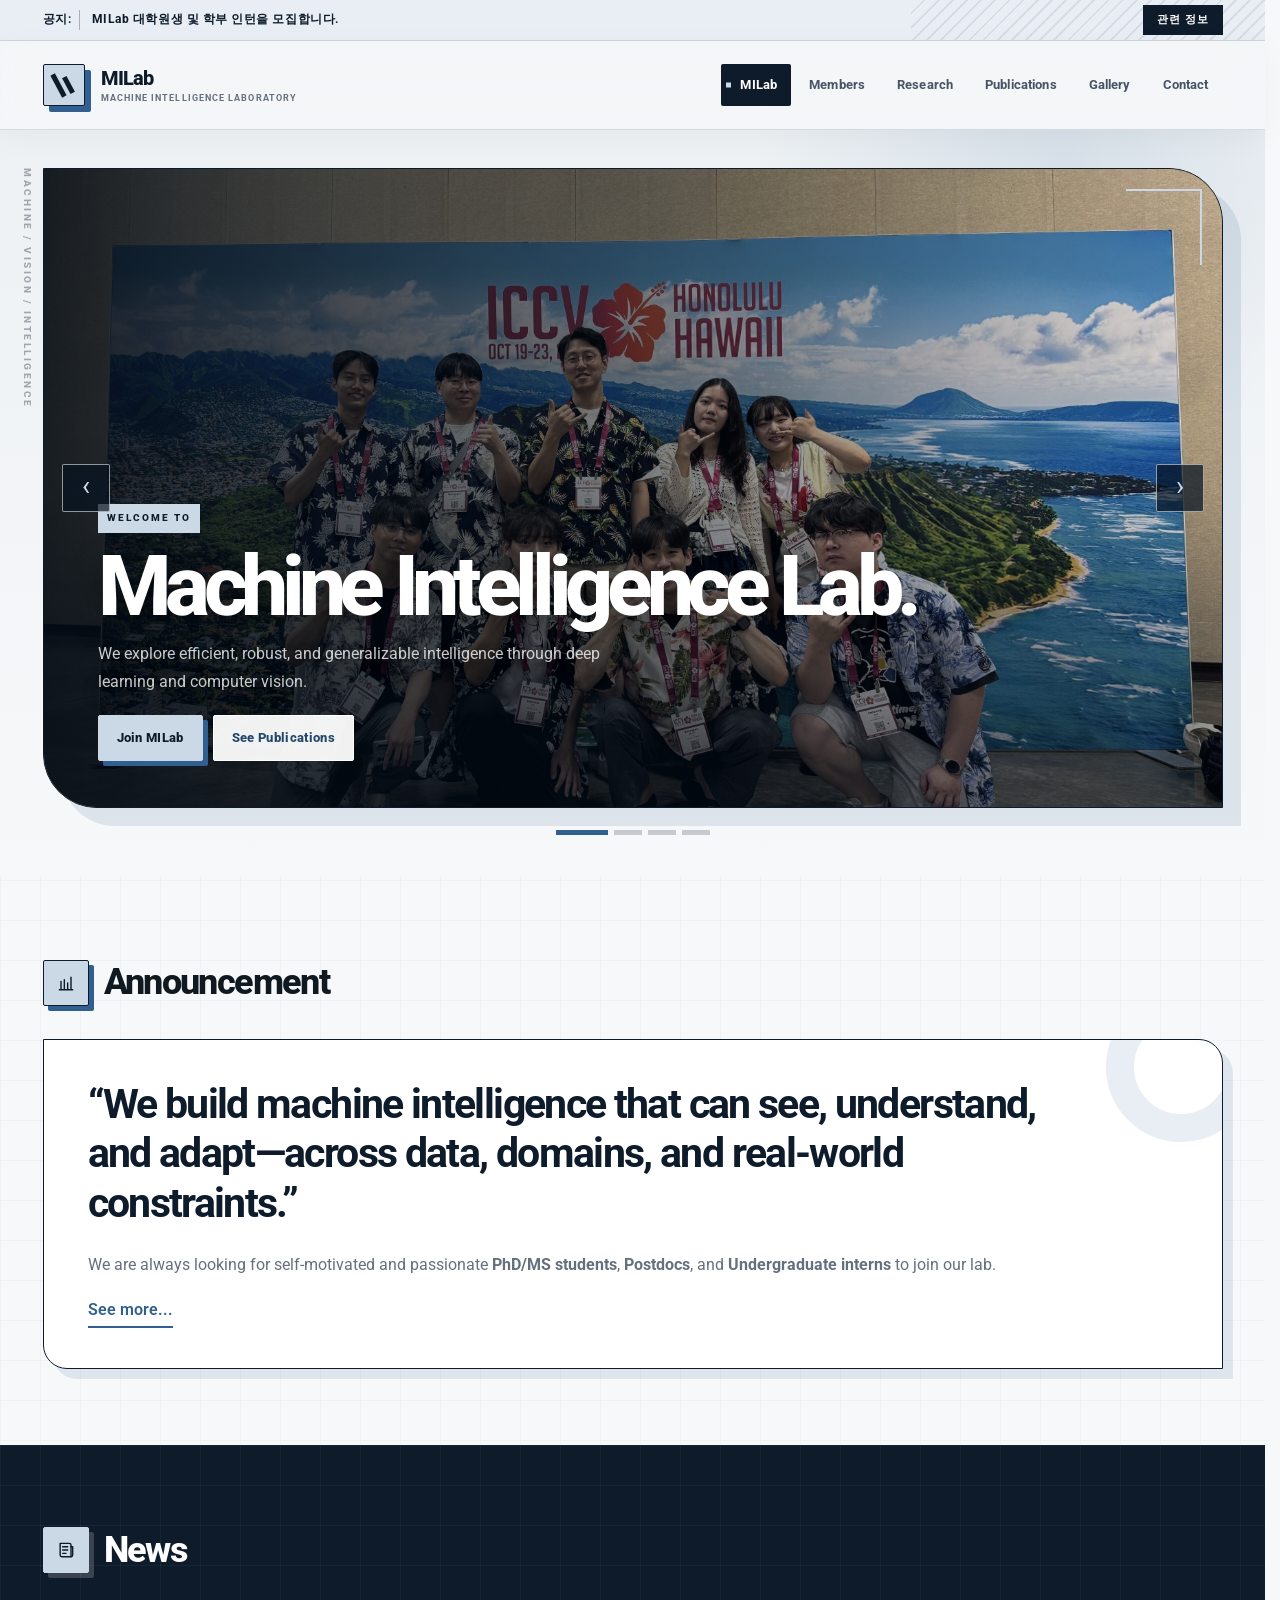
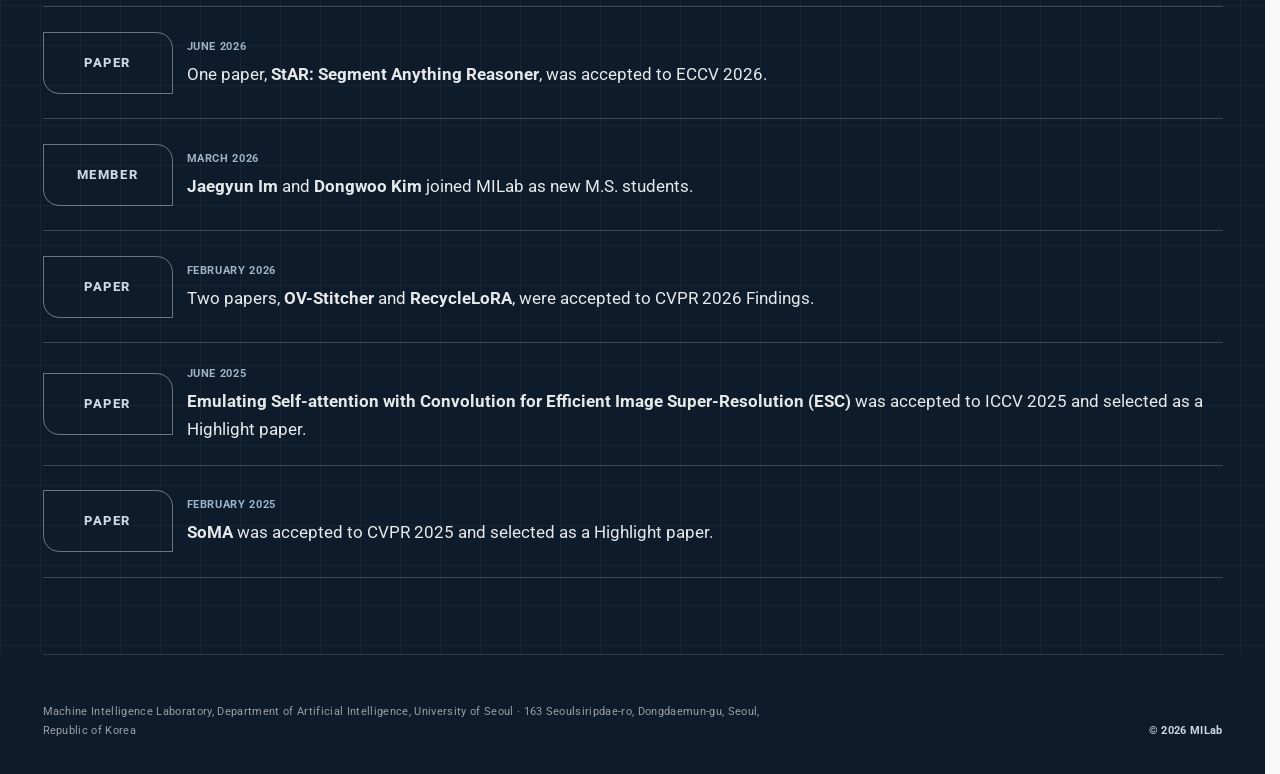
==== index.html @ 867e6074 "Initial MILab website" ====
<!doctype html>
<html lang="ko">
  <head>
    <meta charset="UTF-8" />
    <meta name="viewport" content="width=device-width, initial-scale=1.0" />
    <meta name="description" content="서울시립대학교 Machine Intelligence Lab. Deep Learning과 Computer Vision을 연구합니다." />
    <meta name="theme-color" content="#061e3a" />
    <meta property="og:title" content="MILab · Machine Intelligence Lab" />
    <meta property="og:description" content="Machine Intelligence Lab at the University of Seoul" />
    <meta property="og:type" content="website" />
    <meta property="og:image" content="assets/images/hero-machine-vision.jpg" />
    <title>Home · Machine Intelligence Lab</title>
    <link rel="icon" href="assets/favicon.svg" type="image/svg+xml" />
    <link rel="preconnect" href="https://fonts.googleapis.com" />
    <link rel="preconnect" href="https://fonts.gstatic.com" crossorigin />
    <link href="https://fonts.googleapis.com/css2?family=Roboto:wght@300;400;500;700;800&amp;display=swap" rel="stylesheet" />
    <link rel="preload" href="assets/images/hero-machine-vision.jpg" as="image" type="image/png" />
    <link rel="stylesheet" href="styles.css" />
    <script src="script.js" defer></script>
  </head>
  <body>
    <a class="skip-link" href="#main-content">본문으로 바로가기</a>

    <div class="top-notice">
      <div class="wrap top-notice__inner">
        <div class="top-notice__text"><b>공지:</b> MILab 대학원생 및 학부 인턴을 모집합니다.</div>
        <a class="top-notice__btn" href="contact.html">관련 정보</a>
      </div>
    </div>

    <header class="site-header">
      <div class="wrap header__inner">
        <a class="brand" href="index.html" aria-label="MILab Home">
          <span class="brand__mark" aria-hidden="true"></span>
          <span class="brand__text"><span class="brand__title">MILab</span><span class="brand__sub">Machine Intelligence Laboratory</span></span>
        </a>
        <button class="nav-toggle" type="button" aria-label="메뉴 열기" aria-expanded="false" aria-controls="site-nav">
          <svg viewBox="0 0 24 24" aria-hidden="true"><path d="M4 7h16M4 12h16M4 17h16" /></svg>
        </button>
        <nav id="site-nav" class="site-nav" aria-label="Primary">
          <a class="nav-link active" href="index.html">MILab</a>
          <a class="nav-link" href="members.html">Members</a>
          <a class="nav-link" href="research.html">Research</a>
          <a class="nav-link" href="publications.html">Publications</a>
          <a class="nav-link" href="gallery.html">Gallery</a>
          <a class="nav-link" href="contact.html">Contact</a>
        </nav>
      </div>
    </header>

    <main id="main-content">
      <section class="hero--carousel">
        <div class="wrap">
          <div class="hero-carousel" data-autoplay="true" data-interval="5500">
            <div class="hero-carousel__viewport" aria-label="MILab research highlights">
              <article class="hero-carousel__slide is-active">
                <img class="hero-carousel__img" src="assets/images/hero-machine-vision.jpg" alt="인공지능의 시각 인식 과정을 표현한 그래픽" width="1672" height="941" />
                <div class="hero-carousel__shade" aria-hidden="true"></div>
                <div class="hero-carousel__overlay hero-carousel__overlay--minimal">
                  <div class="hero-carousel__kicker">WELCOME TO</div>
                  <div class="hero-carousel__headline">Machine Intelligence Lab.</div>
                  <div class="hero-carousel__sub">We explore efficient, robust, and generalizable intelligence through deep learning and computer vision.</div>
                  <div class="hero-carousel__actions">
                    <a class="btn primary" href="contact.html">Join MILab</a>
                    <a class="btn" href="publications.html">See Publications</a>
                  </div>
                </div>
              </article>

              <article class="hero-carousel__slide hero-carousel__slide--contain">
                <div class="hero-carousel__paper-canvas">
                  <img class="hero-carousel__img" src="assets/images/publications/star.png" alt="StAR 논문 대표 이미지" />
                </div>
                <div class="hero-carousel__overlay">
                  <div class="hero-carousel__paper-title hero-carousel__paper-title--stacked">
                    <span>StAR: Segment Anything Reasoner, ECCV 2026</span>
                    <span class="pub-note">(Poster)</span>
                  </div>
                  <a class="hero-carousel__learn-more" href="https://arxiv.org/abs/2603.14382" target="_blank" rel="noopener noreferrer">Learn more</a>
                </div>
              </article>

              <article class="hero-carousel__slide hero-carousel__slide--contain">
                <div class="hero-carousel__paper-canvas">
                  <img class="hero-carousel__img" src="assets/images/publications/esc.png" alt="OV-Stitcher 논문 대표 이미지" />
                </div>
                <div class="hero-carousel__overlay">
                  <div class="hero-carousel__paper-title hero-carousel__paper-title--stacked">
                    <span>Emulating Self-attention with Convolution for Efficient Image Super-Resolution, ICCV 2025</span>
                    <span class="pub-note">(Highlight Paper)</span>
                  </div>
                  <a class="hero-carousel__learn-more" href="https://openaccess.thecvf.com/content/ICCV2025/html/Lee_Emulating_Self-attention_with_Convolution_for_Efficient_Image_Super-Resolution_ICCV_2025_paper.html" target="_blank" rel="noopener noreferrer">Learn more</a>
                </div>
              </article>

              <article class="hero-carousel__slide hero-carousel__slide--contain">
                <div class="hero-carousel__paper-canvas">
                  <img class="hero-carousel__img" src="assets/images/publications/soma.png" alt="SoMA 논문 대표 이미지" />
                </div>
                <div class="hero-carousel__overlay">
                  <div class="hero-carousel__paper-title hero-carousel__paper-title--stacked">
                    <span>SoMA: Singular Value Decomposed Minor Components Adaptation for Domain Generalizable Representation Learning, CVPR 2025</span>
                    <span class="pub-note">(Highlight Paper)</span>
                  </div>
                  <a class="hero-carousel__learn-more" href="https://arxiv.org/abs/2412.04077" target="_blank" rel="noopener noreferrer">Learn more</a>
                </div>
              </article>

              <button class="hero-carousel__btn hero-carousel__btn--prev" type="button" aria-label="Previous slide">‹</button>
              <button class="hero-carousel__btn hero-carousel__btn--next" type="button" aria-label="Next slide">›</button>
            </div>
            <div class="hero-carousel__dots" aria-label="Carousel pagination">
              <button class="hero-carousel__dot is-active" type="button" aria-label="Go to slide 1"></button>
              <button class="hero-carousel__dot" type="button" aria-label="Go to slide 2"></button>
              <button class="hero-carousel__dot" type="button" aria-label="Go to slide 3"></button>
              <button class="hero-carousel__dot" type="button" aria-label="Go to slide 4"></button>
            </div>
          </div>
        </div>
      </section>

      <section class="section">
        <div class="wrap">
          <div class="section__head">
            <div class="section__icon" aria-hidden="true"><svg viewBox="0 0 24 24"><path d="M6 10v10M10 8v12M14 12v8M18 5v15M4 20h16" /></svg></div>
            <h2 class="section__title">Announcement</h2>
          </div>
          <div class="card callout">
            <blockquote class="quote">“We build machine intelligence that can see, understand, and adapt—across data, domains, and real-world constraints.”</blockquote>
            <p class="muted">We are always looking for self-motivated and passionate <b>PhD/MS students</b>, <b>Postdocs</b>, and <b>Undergraduate interns</b> to join our lab.</p>
            <a class="see-more" href="contact.html">See more...</a>
          </div>
        </div>
      </section>

      <section class="section alt">
        <div class="wrap">
          <div class="section__head">
            <div class="section__icon" aria-hidden="true"><svg viewBox="0 0 24 24"><path d="M5 4h11a2 2 0 0 1 2 2v14H7a2 2 0 0 1-2-2V4Z" /><path d="M18 8h2v10a2 2 0 0 1-2 2M8 8h6M8 12h6M8 16h4" /></svg></div>
            <h2 class="section__title">News</h2>
          </div>
          <div class="news">
            <article class="news-item"><div class="news-thumb">PAPER</div><div><div class="news-date">June 2026</div><div class="news-text">One paper, <b>StAR: Segment Anything Reasoner</b>, was accepted to ECCV 2026.</div></div></article>
            <article class="news-item"><div class="news-thumb">MEMBER</div><div><div class="news-date">March 2026</div><div class="news-text"><b>Jaegyun Im</b> and <b>Dongwoo Kim</b> joined MILab as new M.S. students.</div></div></article>
            <article class="news-item"><div class="news-thumb">PAPER</div><div><div class="news-date">February 2026</div><div class="news-text">Two papers, <b>OV-Stitcher</b> and <b>RecycleLoRA</b>, were accepted to CVPR 2026 Findings.</div></div></article>
            <article class="news-item"><div class="news-thumb">PAPER</div><div><div class="news-date">June 2025</div><div class="news-text"><b>Emulating Self-attention with Convolution for Efficient Image Super-Resolution (ESC)</b> was accepted to ICCV 2025 and selected as a Highlight paper.</div></div></article>
            <article class="news-item"><div class="news-thumb">PAPER</div><div><div class="news-date">February 2025</div><div class="news-text"><b>SoMA</b> was accepted to CVPR 2025 and selected as a Highlight paper.</div></div></article>
          </div>
        </div>
      </section>
    </main>

    <footer class="site-footer">
      <div class="wrap footer__inner">
        <p>Machine Intelligence Laboratory, Department of Artificial Intelligence, University of Seoul · 163 Seoulsiripdae-ro, Dongdaemun-gu, Seoul, Republic of Korea</p>
        <p>© <span id="year"></span> MILab</p>
      </div>
    </footer>
  </body>
</html>
---- styles.css ----
:root {
  --bg: #ffffff;
  --alt: #f5f8fc;
  --text: #20242a;
  --muted: #626b77;
  --line: rgba(13, 45, 81, 0.12);
  --line-strong: rgba(13, 45, 81, 0.22);
  --blue: #1769c2;
  --blue-dark: #0a315f;
  --blue-deep: #061e3a;
  --blue-soft: #eaf3ff;
  --blue-wash: rgba(23, 105, 194, 0.1);
  --white: #ffffff;
  --shadow: 0 8px 24px rgba(19, 58, 102, 0.08);
  --shadow-hover: 0 15px 34px rgba(19, 58, 102, 0.14);
  --radius: 18px;
  --wrap: min(1100px, calc(100% - 40px));
}

*,
*::before,
*::after {
  box-sizing: border-box;
}

html {
  min-height: 100%;
  scroll-behavior: smooth;
  scrollbar-gutter: stable;
}

body {
  min-height: 100%;
  margin: 0;
  background: var(--bg);
  color: var(--text);
  font-family: Roboto, "Noto Sans KR", -apple-system, BlinkMacSystemFont, "Segoe UI", sans-serif;
  font-size: 16px;
  line-height: 1.65;
  -webkit-font-smoothing: antialiased;
  text-rendering: optimizeLegibility;
}

body.menu-open {
  overflow: hidden;
}

a {
  color: inherit;
  text-decoration: none;
}

button,
input {
  font: inherit;
}

button {
  color: inherit;
}

img,
svg {
  display: block;
  max-width: 100%;
}

::selection {
  background: #cfe6ff;
  color: var(--blue-deep);
}

.wrap {
  width: var(--wrap);
  margin: 0 auto;
}

.skip-link {
  position: fixed;
  z-index: 1000;
  top: 10px;
  left: 10px;
  padding: 9px 14px;
  border-radius: 8px;
  background: var(--blue);
  color: white;
  transform: translateY(-150%);
}

.skip-link:focus {
  transform: translateY(0);
}

.top-notice {
  background: var(--blue-deep);
  color: white;
  font-size: 14px;
}

.top-notice__inner {
  display: flex;
  min-height: 46px;
  align-items: center;
  justify-content: space-between;
  gap: 14px;
  padding: 8px 0;
}

.top-notice__text b {
  margin-right: 4px;
}

.top-notice__btn {
  flex: none;
  padding: 6px 12px;
  border: 1px solid rgba(255, 255, 255, 0.34);
  border-radius: 999px;
  background: rgba(255, 255, 255, 0.07);
  font-size: 13px;
  transition: background 160ms ease, border-color 160ms ease;
}

.top-notice__btn:hover {
  border-color: rgba(255, 255, 255, 0.7);
  background: rgba(255, 255, 255, 0.14);
}

.site-header {
  position: sticky;
  z-index: 100;
  top: 0;
  border-bottom: 1px solid var(--line);
  background: rgba(255, 255, 255, 0.94);
  backdrop-filter: blur(12px);
  -webkit-backdrop-filter: blur(12px);
}

.header__inner {
  display: flex;
  min-height: 76px;
  align-items: center;
  justify-content: space-between;
  gap: 18px;
}

.brand {
  display: inline-flex;
  flex: none;
  align-items: center;
  gap: 12px;
}

.brand__mark {
  position: relative;
  display: grid;
  width: 38px;
  height: 38px;
  overflow: hidden;
  border-radius: 10px;
  background: var(--blue);
  place-items: center;
}

.brand__mark::before,
.brand__mark::after {
  position: absolute;
  width: 5px;
  border-radius: 4px;
  background: white;
  content: "";
  transform: rotate(-28deg);
}

.brand__mark::before {
  height: 23px;
  margin-left: -10px;
}

.brand__mark::after {
  height: 17px;
  margin-left: 8px;
}

.brand__text {
  display: flex;
  flex-direction: column;
  line-height: 1.1;
}

.brand__title {
  color: var(--blue-dark);
  font-size: 18px;
  font-weight: 800;
  letter-spacing: -0.03em;
}

.brand__sub {
  margin-top: 4px;
  color: var(--muted);
  font-size: 11px;
}

.site-nav {
  display: flex;
  align-items: center;
  gap: 5px;
}

.nav-link {
  padding: 8px 10px;
  border: 1px solid transparent;
  border-radius: 10px;
  color: var(--muted);
  font-size: 14px;
  font-weight: 500;
  transition: color 160ms ease, background 160ms ease, border-color 160ms ease;
}

.nav-link:hover {
  border-color: var(--line);
  background: white;
  color: var(--text);
}

.nav-link.active {
  border-color: rgba(23, 105, 194, 0.18);
  background: var(--blue-soft);
  color: var(--blue);
}

.nav-toggle {
  display: none;
  width: 42px;
  height: 42px;
  padding: 0;
  border: 1px solid var(--line);
  border-radius: 10px;
  background: white;
  cursor: pointer;
  place-items: center;
}

.nav-toggle svg {
  width: 21px;
  fill: none;
  stroke: currentColor;
  stroke-linecap: round;
  stroke-width: 1.8;
}

main {
  min-height: 55vh;
}

.section {
  padding: 34px 0;
}

.section.alt {
  border-top: 1px solid var(--line);
  border-bottom: 1px solid var(--line);
  background: var(--alt);
}

.section__head {
  display: flex;
  align-items: center;
  gap: 12px;
  margin-bottom: 14px;
}

.section__icon {
  display: inline-flex;
  width: 40px;
  height: 40px;
  align-items: center;
  justify-content: center;
  border: 1px solid var(--line);
  border-radius: 12px;
  background: white;
  color: var(--blue);
}

.section__icon svg {
  width: 20px;
  fill: none;
  stroke: currentColor;
  stroke-linecap: round;
  stroke-linejoin: round;
  stroke-width: 1.7;
}

.section__title {
  margin: 0;
  font-size: 20px;
}

.card {
  padding: 18px;
  border: 1px solid var(--line);
  border-radius: var(--radius);
  background: white;
  box-shadow: var(--shadow);
}

.muted {
  color: var(--muted);
}

.inline-link,
.see-more {
  color: var(--blue);
  font-weight: 600;
}

.inline-link:hover,
.see-more:hover {
  text-decoration: underline;
  text-underline-offset: 3px;
}

.btn {
  display: inline-flex;
  min-height: 42px;
  padding: 9px 15px;
  align-items: center;
  justify-content: center;
  border: 1px solid rgba(255, 255, 255, 0.48);
  border-radius: 999px;
  background: rgba(255, 255, 255, 0.94);
  color: var(--blue-dark);
  font-size: 14px;
  font-weight: 600;
  transition: transform 160ms ease, filter 160ms ease;
}

.btn:hover {
  transform: translateY(-1px);
}

.btn.primary {
  border-color: var(--blue);
  background: var(--blue);
  color: white;
}

.btn.primary:hover {
  filter: brightness(0.95);
}

/* Home */
.hero--carousel {
  padding: 22px 0 10px;
  border-bottom: 1px solid var(--line);
}

.hero-carousel__viewport {
  position: relative;
  height: clamp(340px, 48vw, 520px);
  overflow: hidden;
  border: 1px solid rgba(13, 45, 81, 0.08);
  border-radius: var(--radius);
  background: white;
  box-shadow: 0 6px 18px rgba(19, 58, 102, 0.08);
}

.hero-carousel__slide {
  position: absolute;
  inset: 0;
  opacity: 0;
  pointer-events: none;
  transition: opacity 520ms ease;
}

.hero-carousel__slide.is-active {
  opacity: 1;
  pointer-events: auto;
}

.hero-carousel__img {
  position: absolute;
  inset: 0;
  width: 100%;
  height: 100%;
  object-fit: cover;
}

.hero-carousel__shade {
  position: absolute;
  inset: 0;
  background: linear-gradient(90deg, rgba(3, 20, 39, 0.78) 0%, rgba(6, 35, 69, 0.38) 58%, rgba(5, 25, 50, 0.14) 100%);
}

.hero-carousel__overlay {
  position: absolute;
  right: 26px;
  bottom: 22px;
  left: 26px;
  display: flex;
  align-items: flex-end;
  justify-content: space-between;
  gap: 14px;
}

.hero-carousel__overlay--minimal {
  align-items: flex-start;
  flex-direction: column;
  justify-content: flex-end;
  gap: 10px;
}

.hero-carousel__kicker {
  color: rgba(255, 255, 255, 0.84);
  font-size: 12px;
  font-weight: 700;
  letter-spacing: 0.18em;
}

.hero-carousel__headline {
  color: white;
  font-size: clamp(40px, 5vw, 62px);
  font-weight: 800;
  letter-spacing: -0.045em;
  line-height: 1.02;
  text-shadow: 0 10px 30px rgba(0, 0, 0, 0.35);
}

.hero-carousel__sub {
  max-width: 69ch;
  color: rgba(255, 255, 255, 0.88);
  font-size: 15px;
  line-height: 1.7;
  text-shadow: 0 10px 26px rgba(0, 0, 0, 0.35);
}

.hero-carousel__actions {
  display: flex;
  flex-wrap: wrap;
  gap: 10px;
}

.hero-carousel__slide--contain {
  --pad-x: 22px;
  --bar-h: 82px;
  --bar-bottom: 16px;
  display: flex;
  padding: 16px var(--pad-x) calc(var(--bar-h) + 30px) var(--pad-x);
  align-items: center;
  justify-content: center;
  background: white;
}

.hero-carousel__slide--contain .hero-carousel__img {
  position: static;
  width: auto;
  height: auto;
  max-width: 100%;
  max-height: 100%;
  object-fit: contain;
}

.hero-carousel__slide--contain .hero-carousel__shade {
  display: none;
}

.hero-carousel__slide--contain .hero-carousel__overlay {
  right: var(--pad-x);
  bottom: var(--bar-bottom);
  left: var(--pad-x);
  display: flex;
  align-items: flex-end;
  gap: 12px;
}

.hero-carousel__paper-title {
  flex: 1 1 auto;
  min-width: 0;
  min-height: var(--bar-h);
  padding: 13px 16px;
  border: 1px solid rgba(255, 255, 255, 0.2);
  border-radius: 14px;
  background: rgba(4, 23, 44, 0.9);
  color: white;
  font-weight: 600;
  line-height: 1.5;
}

.hero-carousel__learn-more {
  position: static;
  display: inline-flex;
  flex: 0 0 auto;
  min-height: 42px;
  padding: 9px 14px;
  align-items: center;
  border: 1px solid rgba(23, 105, 194, 0.35);
  border-radius: 999px;
  background: var(--blue);
  box-shadow: 0 8px 18px rgba(23, 105, 194, 0.22);
  color: white;
  font-size: 14px;
  font-weight: 700;
}

.hero-carousel__btn {
  position: absolute;
  z-index: 4;
  top: 50%;
  width: 44px;
  height: 44px;
  padding: 0 0 3px;
  border: 1px solid rgba(255, 255, 255, 0.38);
  border-radius: 50%;
  background: rgba(3, 20, 39, 0.34);
  color: white;
  cursor: pointer;
  font-size: 27px;
  line-height: 1;
  transform: translateY(-50%);
}

.hero-carousel__btn:hover {
  background: rgba(3, 20, 39, 0.5);
}

.hero-carousel__btn--prev {
  left: 14px;
}

.hero-carousel__btn--next {
  right: 14px;
}

.hero-carousel__dots {
  display: flex;
  margin-top: 10px;
  justify-content: center;
  gap: 8px;
}

.hero-carousel__dot {
  width: 10px;
  height: 10px;
  padding: 0;
  border: 0;
  border-radius: 50%;
  background: rgba(13, 45, 81, 0.36);
  cursor: pointer;
  transition: background 120ms ease, transform 120ms ease;
}

.hero-carousel__dot.is-active {
  background: var(--blue);
  transform: scale(1.14);
}

.callout {
  padding: 22px;
}

.quote {
  margin: 0 0 14px;
  padding-left: 14px;
  border-left: 4px solid var(--blue);
  font-size: 16px;
  line-height: 1.75;
}

.callout p {
  margin: 0;
  line-height: 1.75;
}

.see-more {
  display: inline-block;
  margin-top: 12px;
}

.news {
  display: flex;
  flex-direction: column;
  gap: 12px;
}

.news-item {
  display: grid;
  padding: 14px;
  grid-template-columns: 90px 1fr;
  gap: 14px;
  border: 1px solid var(--line);
  border-radius: 16px;
  background: white;
  box-shadow: var(--shadow);
}

.news-thumb {
  display: flex;
  min-height: 64px;
  align-items: center;
  justify-content: center;
  border: 1px solid var(--line);
  border-radius: 14px;
  background: radial-gradient(220px 90px at 30% 30%, rgba(23, 105, 194, 0.17), transparent 60%), linear-gradient(180deg, white, #eef5fc);
  color: var(--blue);
  font-size: 13px;
  font-weight: 800;
  letter-spacing: 0.03em;
}

.news-date {
  margin-bottom: 5px;
  color: var(--muted);
  font-size: 12px;
  letter-spacing: 0.06em;
}

.news-text {
  line-height: 1.6;
}

.research-banner {
  position: relative;
  height: 220px;
  margin-bottom: 14px;
  overflow: hidden;
  border: 1px solid var(--line);
  border-radius: var(--radius);
  background: radial-gradient(900px 300px at 20% 20%, rgba(23, 105, 194, 0.2), transparent 60%), radial-gradient(800px 260px at 80% 70%, rgba(8, 49, 95, 0.1), transparent 55%), linear-gradient(180deg, white, #eef5fc);
  box-shadow: var(--shadow);
}

.research-banner::before,
.research-banner::after {
  position: absolute;
  border: 2px solid rgba(23, 105, 194, 0.2);
  border-radius: 50%;
  content: "";
}

.research-banner::before {
  width: 260px;
  height: 260px;
  top: -95px;
  right: 11%;
}

.research-banner::after {
  width: 115px;
  height: 115px;
  right: 28%;
  bottom: -44px;
}

.research-banner__copy {
  position: absolute;
  z-index: 1;
  top: 50%;
  left: 7%;
  max-width: 560px;
  transform: translateY(-50%);
}

.research-banner__copy span {
  color: var(--blue);
  font-size: 12px;
  font-weight: 800;
  letter-spacing: 0.12em;
  text-transform: uppercase;
}

.research-banner__copy h3 {
  margin: 8px 0 7px;
  color: var(--blue-dark);
  font-size: clamp(24px, 3vw, 36px);
  line-height: 1.2;
}

.research-banner__copy p {
  margin: 0;
  color: var(--muted);
}

.grid3 {
  display: grid;
  grid-template-columns: repeat(3, 1fr);
  gap: 12px;
}

.research-mini-card {
  transition: transform 160ms ease, box-shadow 160ms ease;
}

.research-mini-card:hover {
  box-shadow: var(--shadow-hover);
  transform: translateY(-2px);
}

.research-mini-card h3 {
  margin: 0 0 6px;
  color: var(--blue);
  font-size: 17px;
}

.research-mini-card p {
  margin: 0;
  color: var(--muted);
  font-size: 14px;
}

/* Shared inner-page titles */
.page-title {
  margin: 0;
  color: var(--blue);
  font-size: clamp(36px, 5vw, 44px);
  font-weight: 800;
  letter-spacing: -0.035em;
  text-align: center;
}

.page-title-section {
  padding: 28px 0 18px;
}

/* Members */
.team-section-title {
  margin: 34px 0 18px;
  color: var(--blue);
  font-size: 22px;
  font-weight: 800;
}

.team-section-title:first-child {
  margin-top: 10px;
}

.team-grid {
  display: grid;
  grid-template-columns: repeat(2, minmax(0, 1fr));
  column-gap: 80px;
  row-gap: 40px;
}

.team-grid--pi {
  max-width: 860px;
  grid-template-columns: 1fr;
}

.profile {
  display: grid;
  grid-template-columns: 165px 1fr;
  align-items: center;
  gap: 30px;
}

.profile-photo {
  display: grid;
  width: 150px;
  height: 150px;
  overflow: hidden;
  border: 1px solid var(--line);
  border-radius: 50%;
  background: radial-gradient(circle at 30% 25%, #f8fbff 0%, #e4effb 100%);
  box-shadow: inset 0 0 0 1px rgba(255, 255, 255, 0.6), 0 12px 26px rgba(19, 58, 102, 0.14);
  color: var(--blue);
  font-size: 26px;
  font-weight: 800;
  place-items: center;
}

.profile-photo img {
  width: 100%;
  height: 100%;
  object-fit: cover;
}

.profile-photo--pi img {
  object-position: center 10%;
}

.profile-body {
  min-width: 0;
}

.profile-name-row {
  display: inline-flex;
  align-items: center;
  gap: 5px;
}

.profile-name {
  color: #2b2f36;
  font-size: 20px;
  font-weight: 800;
  line-height: 1.25;
}

.profile-name-row a {
  color: var(--blue);
}

.profile-role,
.profile-current {
  margin-top: 7px;
  color: #424a54;
  font-size: 15px;
}

.profile-email {
  margin-top: 7px;
  color: var(--muted);
  font-size: 14px;
  font-style: italic;
  overflow-wrap: anywhere;
}

.profile-research {
  display: flex;
  margin-top: 9px;
  flex-wrap: wrap;
  gap: 6px;
}

.profile-tag {
  display: inline-flex;
  padding: 4px 8px;
  border: 1px solid rgba(23, 105, 194, 0.12);
  border-radius: 999px;
  background: var(--blue-soft);
  color: var(--blue-dark);
  font-size: 12px;
  line-height: 1.15;
}

.alumni-note {
  margin: -7px 0 18px;
  color: var(--muted);
  font-size: 14px;
}

/* Research */
.research-grid {
  display: grid;
  grid-template-columns: repeat(2, minmax(0, 1fr));
  gap: 20px;
}

.research-item {
  display: grid;
  min-height: 260px;
  padding: 6px 0;
  grid-template-columns: 180px 1fr;
  align-items: start;
  gap: 16px;
}

.research-media {
  position: relative;
  display: grid;
  width: 180px;
  aspect-ratio: 1;
  overflow: hidden;
  border: 1px solid rgba(13, 45, 81, 0.08);
  border-radius: 16px;
  background: radial-gradient(circle at 28% 24%, #f9fcff, #e7f1fb);
  box-shadow: var(--shadow);
  color: var(--blue);
  place-items: center;
  transition: transform 160ms ease, box-shadow 160ms ease;
}

.research-media::before,
.research-media::after {
  position: absolute;
  border: 1px solid rgba(23, 105, 194, 0.16);
  border-radius: 50%;
  content: "";
}

.research-media::before {
  width: 125px;
  height: 125px;
}

.research-media::after {
  width: 82px;
  height: 82px;
}

.research-media:hover {
  box-shadow: var(--shadow-hover);
  transform: translateY(-3px);
}

.research-media svg {
  position: relative;
  z-index: 1;
  width: 76px;
  height: 76px;
  fill: none;
  stroke: currentColor;
  stroke-linecap: round;
  stroke-linejoin: round;
  stroke-width: 1.5;
}

.research-heading {
  margin: 0 0 8px;
  color: var(--blue);
  font-size: 20px;
  font-weight: 800;
  line-height: 1.25;
  text-decoration: underline;
  text-decoration-color: rgba(23, 105, 194, 0.55);
  text-underline-offset: 3px;
}

.research-bullets {
  margin: 0;
  padding-left: 18px;
  color: #444d57;
  line-height: 1.7;
}

.research-bullets li {
  margin: 3px 0;
}

/* Publications */
.pub-nav {
  margin-top: 8px;
  color: var(--muted);
  font-size: 14px;
  text-align: center;
}

.pub-nav a {
  text-decoration: underline;
  text-decoration-color: rgba(13, 45, 81, 0.28);
  text-underline-offset: 3px;
}

.pub-nav span {
  padding: 0 8px;
  opacity: 0.55;
}

.pub-section-title {
  margin: 0 0 14px;
  color: var(--blue);
  font-size: 22px;
  font-weight: 800;
}

.pub-year {
  margin: 27px 0 10px;
  color: #2b2f36;
  font-size: 18px;
  font-weight: 800;
}

.pub-list {
  display: grid;
  gap: 12px;
}

.pub-item {
  display: grid;
  padding: 14px 16px;
  grid-template-columns: 124px 1fr;
  gap: 16px;
  border: 1px solid var(--line);
  border-radius: 16px;
  background: white;
  box-shadow: var(--shadow);
}

.pub-item__thumb {
  width: 124px;
  height: 76px;
  overflow: hidden;
  border: 1px solid var(--line);
  border-radius: 10px;
  background: var(--alt);
}

.pub-item__thumb img {
  width: 100%;
  height: 100%;
  object-fit: cover;
}

.pub-item__title {
  margin-bottom: 5px;
  font-weight: 800;
  line-height: 1.4;
}

.pub-link {
  margin-left: 5px;
  color: var(--blue);
  font-size: 14px;
  font-weight: 700;
  white-space: nowrap;
}

.pub-link:hover {
  text-decoration: underline;
  text-underline-offset: 2px;
}

.pub-item__authors {
  margin-bottom: 3px;
  color: #444d57;
  line-height: 1.55;
}

.pub-item__venue {
  color: var(--muted);
  line-height: 1.55;
}

.pub-note {
  color: var(--blue);
  font-weight: 700;
}

.empty-state {
  padding: 30px;
  border: 1px dashed var(--line-strong);
  border-radius: 16px;
  color: var(--muted);
  text-align: center;
}

/* Gallery */
.gallery-wrap {
  width: min(1320px, calc(100% - 40px));
  margin: 0 auto;
}

.gallery-intro {
  max-width: 620px;
  margin: -4px auto 28px;
  color: var(--muted);
  text-align: center;
}

.gallery-grid {
  display: grid;
  grid-template-columns: repeat(3, minmax(0, 1fr));
  gap: 38px 18px;
}

.gallery-tile {
  display: grid;
  grid-template-rows: 1fr auto;
  gap: 10px;
}

.gallery-carousel {
  min-width: 0;
}

.gallery-viewport {
  position: relative;
  display: grid;
  height: 300px;
  overflow: hidden;
  border: 1px solid rgba(13, 45, 81, 0.09);
  border-radius: 16px;
  background: white;
  box-shadow: var(--shadow);
  place-items: center;
}

.gallery-slide {
  position: absolute;
  inset: 0;
  opacity: 0;
  pointer-events: none;
  transition: opacity 420ms ease;
}

.gallery-slide.is-active {
  opacity: 1;
  pointer-events: auto;
}

.gallery-img {
  width: 100%;
  height: 100%;
  cursor: zoom-in;
  object-fit: cover;
}

.gallery-img:focus-visible {
  outline: 3px solid white;
  outline-offset: -6px;
}

.gallery-btn {
  position: absolute;
  z-index: 3;
  top: 50%;
  width: 38px;
  height: 38px;
  padding: 0 0 3px;
  border: 1px solid rgba(13, 45, 81, 0.16);
  border-radius: 50%;
  background: rgba(255, 255, 255, 0.82);
  box-shadow: 0 4px 14px rgba(6, 30, 58, 0.12);
  color: var(--blue-dark);
  cursor: pointer;
  font-size: 23px;
  line-height: 1;
  transform: translateY(-50%);
}

.gallery-btn:hover {
  background: white;
}

.gallery-btn--prev {
  left: 10px;
}

.gallery-btn--next {
  right: 10px;
}

.gallery-placeholder {
  position: absolute;
  inset: 0;
  display: grid;
  background: radial-gradient(circle at 30% 28%, rgba(23, 105, 194, 0.18), transparent 34%), linear-gradient(145deg, #fbfdff, #eaf3fb);
  color: var(--blue);
  place-items: center;
}

.gallery-placeholder::before,
.gallery-placeholder::after {
  position: absolute;
  border: 1px solid rgba(23, 105, 194, 0.14);
  border-radius: 50%;
  content: "";
}

.gallery-placeholder::before {
  width: 210px;
  height: 210px;
  top: -92px;
  right: -40px;
}

.gallery-placeholder::after {
  width: 120px;
  height: 120px;
  bottom: -45px;
  left: -20px;
}

.gallery-placeholder svg {
  width: 48px;
  fill: none;
  stroke: currentColor;
  stroke-linecap: round;
  stroke-linejoin: round;
  stroke-width: 1.5;
}

.gallery-placeholder span {
  position: absolute;
  right: 16px;
  bottom: 13px;
  color: var(--muted);
  font-size: 11px;
  letter-spacing: 0.08em;
  text-transform: uppercase;
}

.gallery-dots {
  display: flex;
  margin-top: 8px;
  justify-content: center;
  gap: 8px;
}

.gallery-dot {
  width: 9px;
  height: 9px;
  padding: 0;
  border: 0;
  border-radius: 50%;
  background: rgba(13, 45, 81, 0.28);
  cursor: pointer;
}

.gallery-dot.is-active {
  background: var(--blue);
}

.gallery-caption {
  color: #2b2f36;
  font-size: 18px;
  font-weight: 800;
  text-align: center;
}

.gallery-lightbox {
  width: auto;
  max-width: none;
  height: auto;
  max-height: none;
  padding: 0;
  overflow: visible;
  border: 0;
  background: transparent;
}

.gallery-lightbox::backdrop {
  background: rgba(2, 13, 27, 0.9);
  backdrop-filter: blur(7px);
  -webkit-backdrop-filter: blur(7px);
}

.gallery-lightbox__stage {
  position: relative;
  display: grid;
  max-width: 94vw;
  max-height: 92vh;
  justify-items: center;
  gap: 12px;
}

.gallery-lightbox__image {
  max-width: 94vw;
  max-height: 84vh;
  border-radius: 12px;
  box-shadow: 0 24px 80px rgba(0, 0, 0, 0.5);
  object-fit: contain;
}

.gallery-lightbox__caption {
  margin: 0;
  color: white;
  font-size: 15px;
  font-weight: 600;
  text-align: center;
}

.gallery-lightbox__close {
  position: absolute;
  z-index: 2;
  top: 10px;
  right: 10px;
  display: grid;
  width: 42px;
  height: 42px;
  padding: 0 0 3px;
  border: 1px solid rgba(255, 255, 255, 0.45);
  border-radius: 50%;
  background: rgba(2, 13, 27, 0.68);
  color: white;
  cursor: pointer;
  font-size: 29px;
  line-height: 1;
  place-items: center;
}

.gallery-lightbox__close:hover {
  background: rgba(2, 13, 27, 0.9);
}

/* Contact */
.contact-grid {
  display: grid;
  grid-template-columns: 1.3fr 0.7fr;
  align-items: start;
  gap: 16px;
}

.contact-right {
  display: grid;
  gap: 16px;
}

.contact-card {
  border-radius: var(--radius);
}

.contact-h2 {
  margin: 0 0 10px;
  color: var(--blue);
  font-size: 20px;
  font-weight: 800;
}

.contact-lead {
  margin: 0 0 10px;
  line-height: 1.75;
}

.contact-hr {
  margin: 16px 0;
  border: 0;
  border-top: 1px solid var(--line);
}

.contact-steps {
  margin: 0;
  padding-left: 20px;
}

.contact-steps > li {
  margin: 12px 0;
}

.contact-step-title {
  margin-bottom: 8px;
  font-weight: 800;
}

.contact-list {
  margin: 0;
  padding-left: 18px;
  color: #444d57;
  line-height: 1.75;
}

.contact-kv {
  display: grid;
  padding: 10px 0;
  grid-template-columns: 72px 1fr;
  gap: 10px;
  border-top: 1px solid var(--line);
}

.contact-kv:first-of-type {
  padding-top: 0;
  border-top: 0;
}

.contact-k {
  color: #2b2f36;
  font-weight: 800;
}

.contact-v {
  color: #444d57;
  line-height: 1.7;
}

.contact-map {
  position: relative;
  height: 260px;
  margin-top: 10px;
  overflow: hidden;
  border: 1px solid var(--line);
  border-radius: 16px;
  background: var(--alt);
  box-shadow: var(--shadow);
}

.contact-map iframe {
  width: 100%;
  height: 100%;
  border: 0;
}

/* Footer */
.site-footer {
  margin-top: 24px;
  border-top: 1px solid var(--line);
  background: white;
}

.footer__inner {
  display: flex;
  padding: 20px 0;
  flex-wrap: wrap;
  justify-content: space-between;
  gap: 10px 24px;
}

.footer__inner p {
  margin: 0;
  color: var(--muted);
  font-size: 13px;
}

.footer__inner p:first-child {
  max-width: 760px;
}

@media (max-width: 980px) {
  .grid3 {
    grid-template-columns: 1fr;
  }

  .team-grid,
  .research-grid {
    grid-template-columns: 1fr;
  }

  .research-item {
    min-height: 0;
    grid-template-columns: 170px 1fr;
  }

  .research-media {
    width: 170px;
  }

  .gallery-grid {
    grid-template-columns: repeat(2, minmax(0, 1fr));
  }

  .contact-grid {
    grid-template-columns: 1fr;
  }
}

@media (max-width: 860px) {
  .nav-toggle {
    display: grid;
  }

  .site-nav {
    position: absolute;
    top: calc(100% + 8px);
    right: 20px;
    display: none;
    width: min(320px, calc(100% - 40px));
    padding: 10px;
    align-items: stretch;
    border: 1px solid var(--line);
    border-radius: 16px;
    background: white;
    box-shadow: var(--shadow-hover);
    flex-direction: column;
  }

  .site-nav.open {
    display: flex;
  }

  .nav-link {
    width: 100%;
    padding: 10px 12px;
  }
}

@media (max-width: 720px) {
  :root {
    --wrap: min(100% - 28px, 1100px);
  }

  .top-notice__inner {
    align-items: flex-start;
  }

  .top-notice__text {
    padding-top: 4px;
  }

  .brand__sub {
    display: none;
  }

  .hero--carousel {
    padding-top: 14px;
  }

  .hero-carousel__viewport {
    height: 470px;
  }

  .hero-carousel__slide:first-child .hero-carousel__img {
    object-position: 63% center;
  }

  .hero-carousel__overlay {
    right: 18px;
    left: 18px;
  }

  .hero-carousel__headline {
    font-size: 38px;
  }

  .hero-carousel__sub {
    font-size: 14px;
  }

  .hero-carousel__slide--contain {
    --pad-x: 16px;
    --bar-h: 156px;
  }

  .hero-carousel__paper-title {
    padding: 13px 12px;
    font-size: 13px;
  }

  .news-item {
    grid-template-columns: 76px 1fr;
  }

  .research-banner__copy {
    right: 7%;
  }

  .team-grid {
    row-gap: 32px;
  }

  .profile {
    grid-template-columns: 120px 1fr;
    gap: 18px;
  }

  .profile-photo {
    width: 112px;
    height: 112px;
  }

  .pub-item {
    grid-template-columns: 1fr;
  }

  .pub-item__thumb {
    width: 100%;
    height: auto;
    aspect-ratio: 16 / 7;
  }

  .gallery-grid {
    grid-template-columns: 1fr;
  }

  .gallery-viewport {
    height: 270px;
  }

  .gallery-lightbox__image {
    max-height: 78vh;
  }
}

@media (max-width: 520px) {
  .section {
    padding: 28px 0;
  }

  .header__inner {
    min-height: 68px;
  }

  .top-notice__inner {
    font-size: 12px;
  }

  .top-notice__btn {
    font-size: 11px;
  }

  .hero-carousel__viewport {
    height: 440px;
  }

  .hero-carousel__btn {
    width: 38px;
    height: 38px;
  }

  .hero-carousel__headline {
    font-size: 33px;
  }

  .hero-carousel__actions .btn {
    min-height: 39px;
    padding: 8px 12px;
    font-size: 13px;
  }

  .news-item {
    grid-template-columns: 1fr;
  }

  .news-thumb {
    min-height: 48px;
  }

  .research-banner {
    height: 245px;
  }

  .research-item {
    grid-template-columns: 1fr;
  }

  .research-media {
    width: 100%;
    aspect-ratio: 16 / 9;
  }

  .contact-kv {
    grid-template-columns: 1fr;
    gap: 2px;
  }

  .footer__inner {
    flex-direction: column;
  }
}

@media (prefers-reduced-motion: reduce) {
  *,
  *::before,
  *::after {
    scroll-behavior: auto !important;
    transition-duration: 0.01ms !important;
  }
}

/* =========================================================
   MILAB DISTINCTIVE REDESIGN
   Visual language: machine grid / editorial blocks / restrained blue
========================================================= */
:root {
  --bg: #f7f8fa;
  --alt: #eef1f4;
  --text: #101820;
  --muted: #64707d;
  --line: rgba(16, 24, 32, 0.12);
  --line-strong: rgba(16, 24, 32, 0.26);
  --blue: #315f8f;
  --blue-dark: #24486c;
  --blue-deep: #0d1b2a;
  --blue-soft: #e8eef4;
  --blue-wash: rgba(49, 95, 143, 0.08);
  --signal: #cbd8e5;
  --cyan: #9db3c8;
  --white: #ffffff;
  --shadow: 0 14px 36px rgba(7, 19, 33, 0.09);
  --shadow-hover: 0 24px 54px rgba(7, 19, 33, 0.16);
  --radius: 0 24px 0 24px;
  --wrap: min(1180px, calc(100% - 64px));
}

body {
  background-color: var(--bg);
  background-image:
    linear-gradient(rgba(10, 20, 34, 0.028) 1px, transparent 1px),
    linear-gradient(90deg, rgba(10, 20, 34, 0.028) 1px, transparent 1px);
  background-size: 40px 40px;
  font-family: Roboto, "Noto Sans KR", -apple-system, BlinkMacSystemFont, "Segoe UI", sans-serif;
}

main {
  overflow: hidden;
}

::selection {
  background: var(--signal);
  color: var(--blue-deep);
}

.top-notice {
  position: relative;
  overflow: hidden;
  border-bottom: 1px solid var(--line);
  background: var(--blue-soft);
  color: var(--blue-deep);
  font-size: 12px;
  font-weight: 700;
  letter-spacing: 0.045em;
}

.top-notice::after {
  position: absolute;
  top: 0;
  right: 0;
  width: 28%;
  height: 100%;
  background: repeating-linear-gradient(-45deg, transparent 0 8px, rgba(7, 19, 33, 0.08) 8px 10px);
  content: "";
  pointer-events: none;
}

.top-notice__inner {
  position: relative;
  z-index: 1;
  min-height: 38px;
  padding: 5px 0;
}

.top-notice__text b {
  display: inline-block;
  margin-right: 8px;
  padding-right: 8px;
  border-right: 1px solid rgba(7, 19, 33, 0.28);
}

.top-notice__btn {
  padding: 5px 13px;
  border: 1px solid var(--blue-deep);
  border-radius: 0;
  background: var(--blue-deep);
  color: white;
  font-size: 11px;
  letter-spacing: 0.08em;
  text-transform: uppercase;
}

.top-notice__btn:hover {
  border-color: var(--blue-dark);
  background: var(--blue-dark);
}

.site-header {
  top: 0;
  border: 0;
  border-bottom: 1px solid rgba(10, 20, 34, 0.12);
  background: rgba(243, 246, 248, 0.9);
  box-shadow: 0 8px 30px rgba(7, 19, 33, 0.04);
  backdrop-filter: blur(18px) saturate(1.3);
  -webkit-backdrop-filter: blur(18px) saturate(1.3);
}

.header__inner {
  min-height: 88px;
}

.brand {
  gap: 16px;
}

.brand__mark {
  width: 42px;
  height: 42px;
  overflow: visible;
  border: 1px solid var(--blue-deep);
  border-radius: 2px;
  background: var(--signal);
  box-shadow: 6px 6px 0 var(--blue);
}

.brand__mark::before,
.brand__mark::after {
  width: 5px;
  border-radius: 0;
  background: var(--blue-deep);
  transform: rotate(-28deg);
}

.brand__mark::before {
  height: 25px;
  margin-left: -10px;
}

.brand__mark::after {
  height: 18px;
  margin-left: 9px;
}

.brand__title {
  color: var(--blue-deep);
  font-size: 20px;
  font-weight: 800;
  letter-spacing: -0.04em;
}

.brand__sub {
  margin-top: 5px;
  color: var(--muted);
  font-size: 9px;
  font-weight: 700;
  letter-spacing: 0.12em;
  text-transform: uppercase;
}

.site-nav {
  gap: 4px;
}

.nav-link {
  position: relative;
  padding: 10px 14px;
  border: 0;
  border-radius: 2px;
  color: #485466;
  font-size: 13px;
  font-weight: 700;
  letter-spacing: 0.01em;
}

.nav-link::before {
  position: absolute;
  top: 50%;
  left: 5px;
  width: 5px;
  height: 5px;
  background: var(--signal);
  content: "";
  opacity: 0;
  transform: translate(-4px, -50%);
  transition: opacity 160ms ease, transform 160ms ease;
}

.nav-link:hover {
  border: 0;
  background: var(--blue-soft);
  color: var(--blue-deep);
}

.nav-link.active {
  padding-left: 19px;
  border: 0;
  background: var(--blue-deep);
  color: white;
}

.nav-link.active::before {
  opacity: 1;
  transform: translate(0, -50%);
}

.section {
  padding: 76px 0;
}

.section.alt {
  position: relative;
  border: 0;
  background: var(--blue-deep);
  color: white;
}

.section.alt::before {
  position: absolute;
  inset: 0;
  background-image:
    linear-gradient(rgba(255, 255, 255, 0.045) 1px, transparent 1px),
    linear-gradient(90deg, rgba(255, 255, 255, 0.045) 1px, transparent 1px);
  background-size: 40px 40px;
  content: "";
  pointer-events: none;
}

.section.alt > .wrap {
  position: relative;
}

.section__head {
  margin-bottom: 26px;
  gap: 15px;
}

.section__icon {
  width: 46px;
  height: 46px;
  border: 1px solid var(--blue-deep);
  border-radius: 2px;
  background: var(--signal);
  box-shadow: 5px 5px 0 var(--blue);
  color: var(--blue-deep);
}

.section.alt .section__icon {
  border-color: var(--signal);
  box-shadow: 5px 5px 0 rgba(255, 255, 255, 0.18);
}

.section__title {
  font-size: clamp(27px, 3vw, 36px);
  font-weight: 800;
  letter-spacing: -0.045em;
}

.card {
  border: 1px solid var(--blue-deep);
  border-radius: var(--radius);
  background: rgba(255, 255, 255, 0.96);
  box-shadow: 10px 10px 0 rgba(49, 95, 143, 0.12);
}

.btn {
  min-height: 46px;
  padding: 10px 18px;
  border: 1px solid white;
  border-radius: 2px;
  font-size: 13px;
  font-weight: 800;
  letter-spacing: 0.025em;
}

.btn.primary {
  border-color: var(--signal);
  background: var(--signal);
  color: var(--blue-deep);
  box-shadow: 5px 5px 0 var(--blue);
}

.btn:hover {
  transform: translate(-2px, -2px);
}

.btn.primary:hover {
  filter: none;
  box-shadow: 7px 7px 0 var(--blue);
}

.inline-link,
.see-more {
  color: var(--blue);
  text-decoration-thickness: 1px;
}

/* Home: editorial hero */
.hero--carousel {
  position: relative;
  padding: 38px 0 42px;
  border: 0;
  background:
    radial-gradient(circle at 84% 4%, rgba(49, 95, 143, 0.12), transparent 24%),
    linear-gradient(180deg, #edf1f4 0%, var(--bg) 100%);
}

.hero--carousel::before {
  position: absolute;
  top: 38px;
  left: max(18px, calc((100vw - 1320px) / 2));
  color: rgba(7, 19, 33, 0.34);
  content: "MACHINE / VISION / INTELLIGENCE";
  font-size: 10px;
  font-weight: 800;
  letter-spacing: 0.25em;
  writing-mode: vertical-rl;
}

.hero-carousel__viewport {
  height: clamp(500px, 54vw, 640px);
  border: 1px solid var(--blue-deep);
  border-radius: 0 54px 0 54px;
  background: var(--blue-deep);
  box-shadow: 18px 18px 0 rgba(49, 95, 143, 0.13);
}

.hero-carousel__viewport::after {
  position: absolute;
  z-index: 3;
  top: 20px;
  right: 20px;
  width: 76px;
  height: 76px;
  border-top: 2px solid var(--signal);
  border-right: 2px solid var(--signal);
  content: "";
  pointer-events: none;
}

.hero-carousel__img {
  filter: saturate(0.88) contrast(1.04);
}

.hero-carousel__shade {
  background:
    linear-gradient(90deg, rgba(2, 10, 20, 0.9) 0%, rgba(2, 10, 20, 0.5) 53%, rgba(2, 10, 20, 0.08) 100%),
    linear-gradient(0deg, rgba(2, 10, 20, 0.5), transparent 50%);
}

.hero-carousel__overlay {
  right: 54px;
  bottom: 46px;
  left: 54px;
}

.hero-carousel__overlay--minimal {
  gap: 14px;
}

.hero-carousel__kicker {
  display: inline-flex;
  padding: 6px 9px;
  align-items: center;
  background: var(--signal);
  color: var(--blue-deep);
  font-size: 10px;
  font-weight: 800;
  letter-spacing: 0.2em;
  text-shadow: none;
}

.hero-carousel__headline {
  max-width: 900px;
  color: white;
  font-size: clamp(56px, 6.6vw, 92px);
  font-weight: 800;
  letter-spacing: -0.075em;
  line-height: 0.94;
}

.hero-carousel__sub {
  max-width: 60ch;
  color: rgba(255, 255, 255, 0.78);
  font-size: 16px;
  line-height: 1.75;
}

.hero-carousel__actions {
  margin-top: 5px;
}

.hero-carousel__slide--contain {
  --pad-x: 46px;
  --bar-h: 94px;
  --bar-bottom: 34px;
  padding: 24px var(--pad-x) calc(var(--bar-h) + 62px);
  background-color: #eef2f5;
  background-image:
    linear-gradient(rgba(49, 95, 143, 0.06) 1px, transparent 1px),
    linear-gradient(90deg, rgba(49, 95, 143, 0.06) 1px, transparent 1px);
  background-size: 34px 34px;
}

.hero-carousel__paper-canvas {
  position: relative;
  z-index: 1;
  display: flex;
  width: min(100%, 1060px);
  height: 100%;
  min-height: 0;
  padding: clamp(14px, 2vw, 28px);
  align-items: center;
  justify-content: center;
  overflow: hidden;
  border: 1px solid rgba(13, 27, 42, 0.18);
  border-radius: 0 28px 0 28px;
  background: var(--white);
  box-shadow: 0 18px 34px rgba(13, 27, 42, 0.14);
}

.hero-carousel__slide--contain .hero-carousel__img {
  max-width: 100%;
  max-height: 100%;
  filter: none;
}

.hero-carousel__slide--contain .hero-carousel__overlay {
  align-items: stretch;
  gap: 10px;
}

.hero-carousel__paper-title {
  display: flex;
  padding: 18px 22px;
  align-items: center;
  border: 1px solid var(--blue-deep);
  border-radius: 0 18px 0 18px;
  background: rgba(7, 19, 33, 0.96);
  font-size: 15px;
  letter-spacing: -0.01em;
}

.hero-carousel__paper-title--stacked {
  flex-direction: column;
  align-items: flex-start;
  justify-content: center;
  gap: 4px;
}

.hero-carousel__learn-more {
  min-width: 120px;
  padding: 12px 17px;
  justify-content: center;
  border: 1px solid var(--blue-deep);
  border-radius: 0;
  background: var(--signal);
  box-shadow: none;
  color: var(--blue-deep);
  font-size: 12px;
  text-transform: uppercase;
}

.hero-carousel__btn {
  width: 48px;
  height: 48px;
  border: 1px solid rgba(255, 255, 255, 0.55);
  border-radius: 2px;
  background: rgba(7, 19, 33, 0.7);
  color: var(--signal);
}

.hero-carousel__btn--prev {
  left: 18px;
}

.hero-carousel__btn--next {
  right: 18px;
}

.hero-carousel__dots {
  margin-top: 22px;
  gap: 6px;
}

.hero-carousel__dot {
  width: 28px;
  height: 5px;
  border-radius: 0;
  background: rgba(7, 19, 33, 0.2);
}

.hero-carousel__dot.is-active {
  width: 52px;
  background: var(--blue);
  transform: none;
}

.callout {
  position: relative;
  padding: 40px 44px;
  overflow: hidden;
}

.callout::after {
  position: absolute;
  top: -48px;
  right: -34px;
  width: 150px;
  height: 150px;
  border: 28px solid var(--blue-soft);
  border-radius: 50%;
  content: "";
}

.quote {
  position: relative;
  z-index: 1;
  max-width: 950px;
  margin-bottom: 22px;
  padding: 0;
  border: 0;
  color: var(--blue-deep);
  font-size: clamp(24px, 3.2vw, 42px);
  font-weight: 700;
  letter-spacing: -0.04em;
  line-height: 1.22;
}

.callout p,
.callout .see-more {
  position: relative;
  z-index: 1;
}

.see-more {
  margin-top: 18px;
  padding-bottom: 2px;
  border-bottom: 2px solid currentColor;
}

.news {
  gap: 0;
  border-top: 1px solid rgba(255, 255, 255, 0.2);
}

.news-item {
  min-height: 112px;
  padding: 22px 0;
  grid-template-columns: 130px 1fr;
  align-items: center;
  border: 0;
  border-bottom: 1px solid rgba(255, 255, 255, 0.18);
  border-radius: 0;
  background: transparent;
  box-shadow: none;
  transition: padding 180ms ease, background 180ms ease;
}

.news-item:hover {
  padding-right: 22px;
  padding-left: 22px;
  background: rgba(255, 255, 255, 0.06);
}

.news-thumb {
  min-height: 62px;
  border: 1px solid rgba(203, 216, 229, 0.48);
  border-radius: 0 16px 0 16px;
  background: transparent;
  color: var(--signal);
  letter-spacing: 0.12em;
}

.news-date {
  color: var(--cyan);
  font-size: 11px;
  font-weight: 700;
  text-transform: uppercase;
}

.news-text {
  color: rgba(255, 255, 255, 0.9);
  font-size: 17px;
}

/* Inner page masthead */
.page-title-section {
  position: relative;
  padding: 82px 0 72px;
  overflow: hidden;
  background: var(--blue-deep);
  color: white;
}

.page-title-section::before {
  position: absolute;
  inset: 0;
  background:
    radial-gradient(circle at 77% 35%, rgba(157, 179, 200, 0.14), transparent 18%),
    linear-gradient(125deg, transparent 58%, rgba(49, 95, 143, 0.16) 58% 72%, transparent 72%),
    linear-gradient(rgba(255, 255, 255, 0.04) 1px, transparent 1px),
    linear-gradient(90deg, rgba(255, 255, 255, 0.04) 1px, transparent 1px);
  background-size: auto, auto, 40px 40px, 40px 40px;
  content: "";
}

.page-title-section .wrap {
  position: relative;
}

.page-title-section .wrap::after {
  position: absolute;
  right: 0;
  bottom: -36px;
  width: 160px;
  height: 44px;
  border-right: 2px solid var(--signal);
  border-bottom: 2px solid var(--signal);
  content: "";
}

.page-title {
  color: white;
  font-size: clamp(60px, 8vw, 104px);
  font-weight: 800;
  letter-spacing: -0.075em;
  line-height: 0.92;
  text-align: left;
}

.page-title::before {
  display: block;
  margin-bottom: 18px;
  color: var(--signal);
  content: "MILAB / INDEX";
  font-size: 10px;
  font-weight: 800;
  letter-spacing: 0.28em;
  line-height: 1;
}

.pub-nav {
  position: absolute;
  right: 0;
  bottom: 2px;
  margin: 0;
  color: rgba(255, 255, 255, 0.64);
  font-size: 12px;
  font-weight: 700;
  letter-spacing: 0.06em;
  text-transform: uppercase;
}

.pub-nav a:hover {
  color: var(--signal);
}

/* Members: modular identity cards */
.team-section-title {
  display: flex;
  margin: 62px 0 24px;
  align-items: center;
  gap: 14px;
  color: var(--blue-deep);
  font-size: 28px;
  letter-spacing: -0.04em;
}

.team-section-title::before {
  width: 13px;
  height: 13px;
  background: var(--blue);
  box-shadow: 5px 5px 0 var(--signal);
  content: "";
}

.team-section-title:first-child {
  margin-top: 0;
}

.team-grid {
  grid-template-columns: repeat(3, minmax(0, 1fr));
  gap: 18px;
}

.team-grid--pi {
  max-width: none;
  grid-template-columns: 1fr;
}

.profile {
  position: relative;
  min-height: 170px;
  padding: 22px;
  overflow: hidden;
  grid-template-columns: 112px 1fr;
  align-items: center;
  gap: 17px;
  border: 1px solid var(--line-strong);
  border-radius: 0 24px 0 24px;
  background: rgba(255, 255, 255, 0.9);
  box-shadow: 7px 7px 0 rgba(49, 95, 143, 0.07);
  transition: transform 180ms ease, box-shadow 180ms ease, border-color 180ms ease;
}

.profile::after {
  position: absolute;
  top: 0;
  right: 0;
  width: 38px;
  height: 7px;
  background: var(--signal);
  content: "";
}

.profile:hover {
  border-color: var(--blue);
  box-shadow: 10px 10px 0 rgba(49, 95, 143, 0.12);
  transform: translate(-2px, -2px);
}

.profile-photo {
  width: 112px;
  height: 126px;
  border: 0;
  border-radius: 0 18px 0 18px;
  background: var(--blue-soft);
  box-shadow: none;
  color: var(--blue-deep);
  font-size: 22px;
}

.profile-photo img {
  filter: saturate(0.9);
}

.profile-name {
  color: var(--blue-deep);
  font-size: 18px;
  letter-spacing: -0.025em;
}

.profile-name-row a {
  color: var(--blue);
}

.profile-role,
.profile-current {
  color: #3f4b5b;
  font-size: 13px;
}

.profile-email {
  color: var(--muted);
  font-size: 12px;
}

.profile-research {
  margin-top: 10px;
  gap: 5px;
}

.profile-tag {
  padding: 4px 7px;
  border: 1px solid rgba(49, 95, 143, 0.16);
  border-radius: 2px;
  background: var(--blue-soft);
  color: #193a97;
  font-size: 10px;
  font-weight: 700;
}

.team-grid--pi .profile {
  min-height: 250px;
  padding: 30px 38px;
  grid-template-columns: 180px 1fr;
  border-color: var(--blue-deep);
  background:
    linear-gradient(110deg, var(--blue-deep) 0 64%, #102951 64% 100%);
  box-shadow: 12px 12px 0 var(--signal);
}

.team-grid--pi .profile::after {
  width: 25%;
  height: 10px;
  background: var(--blue);
}

.team-grid--pi .profile-photo {
  width: 180px;
  height: 190px;
  border: 2px solid var(--signal);
  border-radius: 0 28px 0 28px;
}

.team-grid--pi .profile-name {
  color: white;
  font-size: 32px;
}

.team-grid--pi .profile-name-row a,
.team-grid--pi .profile-role,
.team-grid--pi .profile-email {
  color: rgba(255, 255, 255, 0.78);
}

.team-grid--pi .profile-tag {
  border-color: rgba(203, 216, 229, 0.36);
  background: var(--signal);
  color: var(--blue-deep);
}

/* Research: numbered capability matrix */
.research-grid {
  counter-reset: research-item;
  gap: 22px;
}

.research-item {
  position: relative;
  min-height: 300px;
  padding: 38px 34px;
  overflow: hidden;
  grid-template-columns: 145px 1fr;
  align-items: center;
  gap: 28px;
  border: 1px solid var(--blue-deep);
  border-radius: 0 32px 0 32px;
  background: rgba(255, 255, 255, 0.94);
  box-shadow: 10px 10px 0 rgba(49, 95, 143, 0.08);
  counter-increment: research-item;
  transition: transform 200ms ease, box-shadow 200ms ease;
}

.research-item::before {
  position: absolute;
  top: 18px;
  right: 22px;
  color: rgba(49, 95, 143, 0.16);
  content: "0" counter(research-item);
  font-size: 50px;
  font-weight: 800;
  letter-spacing: -0.07em;
  line-height: 1;
}

.research-item:hover {
  box-shadow: 15px 15px 0 rgba(49, 95, 143, 0.13);
  transform: translate(-3px, -3px);
}

.research-item:nth-child(2),
.research-item:nth-child(3) {
  background: var(--blue-deep);
  color: white;
}

.research-item:nth-child(2)::before,
.research-item:nth-child(3)::before {
  color: rgba(203, 216, 229, 0.18);
}

.research-media {
  width: 145px;
  border: 0;
  border-radius: 0;
  background: var(--signal);
  box-shadow: 7px 7px 0 var(--blue);
  clip-path: polygon(25% 0, 100% 0, 100% 75%, 75% 100%, 0 100%, 0 25%);
  color: var(--blue-deep);
}

.research-media::before,
.research-media::after {
  border-color: rgba(7, 19, 33, 0.18);
}

.research-media:hover {
  box-shadow: 9px 9px 0 var(--blue);
}

.research-heading {
  position: relative;
  z-index: 1;
  margin-bottom: 15px;
  color: var(--blue);
  font-size: clamp(23px, 2.4vw, 32px);
  letter-spacing: -0.045em;
  line-height: 1.08;
  text-decoration: none;
}

.research-bullets {
  position: relative;
  z-index: 1;
  padding: 0;
  color: #445062;
  list-style: none;
  line-height: 1.55;
}

.research-bullets li {
  position: relative;
  margin: 6px 0;
  padding-left: 15px;
}

.research-bullets li::before {
  position: absolute;
  top: 0.72em;
  left: 0;
  width: 6px;
  height: 2px;
  background: var(--blue);
  content: "";
}

.research-item:nth-child(2) .research-heading,
.research-item:nth-child(3) .research-heading {
  color: var(--signal);
}

.research-item:nth-child(2) .research-bullets,
.research-item:nth-child(3) .research-bullets {
  color: rgba(255, 255, 255, 0.78);
}

.research-item:nth-child(2) .research-bullets li::before,
.research-item:nth-child(3) .research-bullets li::before {
  background: var(--cyan);
}

/* Publications: research index */
.pub-section-title {
  display: flex;
  margin: 0 0 42px;
  padding-bottom: 14px;
  align-items: center;
  justify-content: space-between;
  border-bottom: 2px solid var(--blue-deep);
  color: var(--blue-deep);
  font-size: 13px;
  letter-spacing: 0.14em;
  text-transform: uppercase;
}

.pub-section-title::after {
  width: 72px;
  height: 8px;
  background: var(--signal);
  box-shadow: 6px 0 0 var(--blue);
  content: "";
}

.pub-year {
  margin: 58px 0 12px;
  color: var(--blue);
  font-size: clamp(42px, 5vw, 66px);
  font-weight: 800;
  letter-spacing: -0.07em;
  line-height: 1;
}

.pub-list {
  gap: 0;
  border-top: 1px solid var(--blue-deep);
}

.pub-item {
  position: relative;
  padding: 24px 14px;
  grid-template-columns: 168px 1fr;
  align-items: center;
  gap: 22px;
  border: 0;
  border-bottom: 1px solid var(--line-strong);
  border-radius: 0;
  background: transparent;
  box-shadow: none;
  transition: padding 180ms ease, background 180ms ease;
}

.pub-item::before {
  position: absolute;
  top: 0;
  bottom: 0;
  left: 0;
  width: 5px;
  background: var(--blue);
  content: "";
  opacity: 0;
  transition: opacity 180ms ease;
}

.pub-item:hover {
  padding-right: 24px;
  padding-left: 26px;
  background: rgba(255, 255, 255, 0.85);
}

.pub-item:hover::before {
  opacity: 1;
}

.pub-item__thumb {
  width: 168px;
  height: 102px;
  border: 1px solid var(--line-strong);
  border-radius: 0 15px 0 15px;
  background: white;
}

.pub-item__title {
  margin-bottom: 7px;
  color: var(--blue-deep);
  font-size: 18px;
  line-height: 1.32;
}

.pub-link {
  display: inline-flex;
  margin-left: 8px;
  padding: 3px 7px;
  align-items: center;
  background: var(--signal);
  color: var(--blue-deep);
  font-size: 9px;
  letter-spacing: 0.08em;
  text-transform: uppercase;
  transform: translateY(-2px);
}

.pub-link::after {
  margin-left: 3px;
  content: "↗";
}

.pub-link:hover {
  color: var(--blue);
  text-decoration: none;
}

.pub-item__authors {
  color: #3e4a5b;
  font-size: 14px;
}

.pub-item__venue {
  color: #697586;
  font-size: 13px;
}

.pub-note {
  color: var(--blue);
}

/* Gallery: uniform visual archive — new entries need no sizing rules */
.gallery-wrap {
  width: min(1320px, calc(100% - 64px));
}

.gallery-grid {
  display: grid;
  grid-template-columns: repeat(2, minmax(0, 1fr));
  gap: 52px 24px;
}

.gallery-tile,
.gallery-tile:nth-child(n),
.gallery-tile:last-child:nth-child(odd) {
  min-width: 0;
  grid-column: auto;
  gap: 14px;
}

.gallery-viewport,
.gallery-tile:nth-child(n) .gallery-viewport,
.gallery-tile:last-child:nth-child(odd) .gallery-viewport {
  width: 100%;
  height: auto;
  aspect-ratio: 16 / 10;
  border: 1px solid var(--blue-deep);
  border-radius: 0 32px 0 32px;
  background: var(--blue-deep);
  box-shadow: 10px 10px 0 rgba(49, 95, 143, 0.11);
}

.gallery-img {
  transition: transform 500ms cubic-bezier(0.2, 0.75, 0.2, 1), filter 300ms ease;
}

.gallery-viewport:hover .gallery-img {
  filter: saturate(1.08) contrast(1.02);
  transform: scale(1.025);
}

.gallery-btn {
  width: 46px;
  height: 46px;
  border: 1px solid var(--blue-deep);
  border-radius: 2px;
  background: var(--signal);
  box-shadow: 4px 4px 0 var(--blue);
  color: var(--blue-deep);
}

.gallery-btn:hover {
  background: white;
}

.gallery-dots {
  margin-top: 15px;
  justify-content: flex-start;
  gap: 5px;
}

.gallery-dot {
  width: 22px;
  height: 4px;
  border-radius: 0;
  background: rgba(7, 19, 33, 0.22);
}

.gallery-dot.is-active {
  width: 38px;
  background: var(--blue);
}

.gallery-caption {
  position: relative;
  padding: 0 0 0 18px;
  color: var(--blue-deep);
  font-size: 19px;
  letter-spacing: -0.025em;
  text-align: left;
}

.gallery-caption::before {
  position: absolute;
  top: 0.45em;
  bottom: 0.2em;
  left: 0;
  width: 5px;
  background: var(--signal);
  box-shadow: 4px 0 0 var(--blue);
  content: "";
}

.gallery-placeholder {
  background:
    linear-gradient(rgba(255, 255, 255, 0.06) 1px, transparent 1px),
    linear-gradient(90deg, rgba(255, 255, 255, 0.06) 1px, transparent 1px),
    var(--blue-deep);
  background-size: 32px 32px;
  color: var(--signal);
}

.gallery-placeholder span {
  color: rgba(255, 255, 255, 0.55);
}

.gallery-lightbox__image {
  border: 1px solid rgba(255, 255, 255, 0.35);
  border-radius: 0 24px 0 24px;
}

.gallery-lightbox__close {
  border-color: var(--signal);
  border-radius: 2px;
  background: var(--signal);
  color: var(--blue-deep);
}

/* Contact: dark application console */
.contact-grid {
  grid-template-columns: minmax(0, 1.35fr) minmax(320px, 0.65fr);
  gap: 28px;
}

.contact-card {
  border-radius: 0 28px 0 28px;
}

.contact-grid > .contact-card {
  position: relative;
  padding: 40px;
  overflow: hidden;
  border-color: var(--blue-deep);
  background: var(--blue-deep);
  box-shadow: 12px 12px 0 var(--blue);
  color: white;
}

.contact-grid > .contact-card::before {
  position: absolute;
  top: 0;
  right: 0;
  width: 130px;
  height: 12px;
  background: var(--signal);
  content: "";
}

.contact-grid > .contact-card .contact-h2 {
  color: var(--signal);
  font-size: 34px;
}

.contact-grid > .contact-card .muted,
.contact-grid > .contact-card .contact-list {
  color: rgba(255, 255, 255, 0.7);
}

.contact-grid > .contact-card .contact-hr {
  border-color: rgba(255, 255, 255, 0.2);
}

.contact-steps {
  padding-left: 24px;
}

.contact-steps > li {
  margin: 24px 0;
  padding-left: 8px;
}

.contact-steps > li::marker {
  color: var(--signal);
  font-weight: 800;
}

.contact-step-title {
  color: white;
  font-size: 17px;
}

.contact-right {
  gap: 22px;
}

.contact-right .contact-card {
  padding: 28px;
  border: 1px solid var(--blue-deep);
  box-shadow: 8px 8px 0 rgba(49, 95, 143, 0.18);
}

.contact-h2 {
  margin-bottom: 20px;
  color: var(--blue);
  font-size: 24px;
  letter-spacing: -0.04em;
}

.contact-kv {
  padding: 15px 0;
  grid-template-columns: 76px 1fr;
  border-color: var(--line-strong);
}

.contact-k {
  font-size: 11px;
  letter-spacing: 0.08em;
  text-transform: uppercase;
}

.contact-v {
  font-size: 14px;
}

.contact-map {
  height: 300px;
  border: 1px solid var(--blue-deep);
  border-radius: 0 20px 0 20px;
  box-shadow: none;
  filter: grayscale(0.18) contrast(1.03);
}

.site-footer {
  margin-top: 0;
  border: 0;
  background: var(--blue-deep);
}

.footer__inner {
  min-height: 120px;
  padding: 34px 0;
  align-items: flex-end;
  border-top: 1px solid rgba(255, 255, 255, 0.14);
}

.footer__inner p {
  color: rgba(255, 255, 255, 0.58);
  font-size: 11px;
  letter-spacing: 0.03em;
}

.footer__inner p:last-child {
  color: var(--signal);
  font-weight: 700;
}

@media (max-width: 1120px) {
  .team-grid {
    grid-template-columns: repeat(2, minmax(0, 1fr));
  }

  .research-item {
    padding: 30px 26px;
    grid-template-columns: 120px 1fr;
    gap: 21px;
  }

  .research-media {
    width: 120px;
  }
}

@media (max-width: 860px) {
  :root {
    --wrap: min(100% - 36px, 1180px);
  }

  .header__inner {
    min-height: 76px;
  }

  .nav-toggle {
    display: grid;
    border: 1px solid var(--blue-deep);
    border-radius: 2px;
    background: var(--signal);
    color: var(--blue-deep);
    box-shadow: 4px 4px 0 var(--blue);
  }

  .site-nav {
    top: calc(100% + 10px);
    right: 18px;
    padding: 8px;
    border: 1px solid var(--signal);
    border-radius: 0 18px 0 18px;
    background: var(--blue-deep);
    box-shadow: 10px 10px 0 rgba(49, 95, 143, 0.25);
  }

  .nav-link,
  .nav-link:hover {
    color: rgba(255, 255, 255, 0.75);
  }

  .nav-link:hover {
    background: rgba(255, 255, 255, 0.08);
  }

  .nav-link.active {
    background: var(--signal);
    color: var(--blue-deep);
  }

  .hero--carousel::before {
    display: none;
  }

  .hero-carousel__viewport {
    border-radius: 0 36px 0 36px;
  }

  .hero-carousel__overlay {
    right: 34px;
    left: 34px;
  }

  .page-title-section {
    padding: 66px 0 58px;
  }

  .pub-nav {
    position: static;
    margin-top: 26px;
    text-align: left;
  }

  .team-grid {
    grid-template-columns: 1fr;
  }

  .research-grid {
    grid-template-columns: 1fr;
  }

  .research-item {
    min-height: 260px;
    grid-template-columns: 145px 1fr;
  }

  .research-media {
    width: 145px;
  }

  .gallery-grid {
    grid-template-columns: repeat(2, minmax(0, 1fr));
    gap: 48px 18px;
  }

  .gallery-tile,
  .gallery-tile:nth-child(n),
  .gallery-tile:last-child:nth-child(odd) {
    grid-column: span 1;
  }

  .gallery-viewport,
  .gallery-tile:nth-child(n) .gallery-viewport,
  .gallery-tile:last-child:nth-child(odd) .gallery-viewport {
    height: auto;
    aspect-ratio: 16 / 10;
  }

  .contact-grid {
    grid-template-columns: 1fr;
  }
}

@media (max-width: 620px) {
  :root {
    --wrap: min(100% - 28px, 1180px);
  }

  .top-notice__inner {
    min-height: 42px;
    font-size: 11px;
    letter-spacing: 0;
  }

  .top-notice::after {
    display: none;
  }

  .top-notice__text b {
    margin-right: 4px;
    padding-right: 4px;
  }

  .top-notice__btn {
    padding: 5px 8px;
    font-size: 10px;
  }

  .header__inner {
    min-height: 72px;
  }

  .brand {
    gap: 13px;
  }

  .brand__mark {
    width: 36px;
    height: 36px;
    box-shadow: 4px 4px 0 var(--blue);
  }

  .section {
    padding: 54px 0;
  }

  .hero--carousel {
    padding: 20px 0 30px;
  }

  .hero-carousel__viewport {
    height: 520px;
    border-radius: 0 26px 0 26px;
    box-shadow: 9px 9px 0 rgba(49, 95, 143, 0.12);
  }

  .hero-carousel__viewport::after {
    top: 12px;
    right: 12px;
    width: 45px;
    height: 45px;
  }

  .hero-carousel__slide:first-child .hero-carousel__img {
    object-position: center;
  }

  .hero-carousel__overlay {
    right: 20px;
    bottom: 24px;
    left: 20px;
  }

  .hero-carousel__headline {
    font-size: clamp(39px, 12vw, 52px);
    line-height: 0.97;
  }

  .hero-carousel__sub {
    font-size: 13px;
  }

  .hero-carousel__slide--contain {
    --pad-x: 17px;
    --bar-h: 176px;
    --bar-bottom: 18px;
    padding: 18px var(--pad-x) calc(var(--bar-h) + 42px);
  }

  .hero-carousel__slide--contain .hero-carousel__overlay {
    flex-direction: column;
    align-items: stretch;
    gap: 6px;
  }

  .hero-carousel__paper-title {
    min-height: 126px;
    padding: 13px 14px;
    font-size: 12px;
  }

  .hero-carousel__learn-more {
    min-height: 42px;
  }

  .hero-carousel__btn {
    top: 42%;
    width: 40px;
    height: 40px;
  }

  .callout {
    padding: 30px 25px;
  }

  .quote {
    font-size: 27px;
  }

  .news-item {
    padding: 20px 0;
    grid-template-columns: 82px 1fr;
    gap: 13px;
  }

  .news-item:hover {
    padding-right: 0;
    padding-left: 0;
    background: transparent;
  }

  .news-thumb {
    min-height: 56px;
    font-size: 10px;
  }

  .news-text {
    font-size: 14px;
  }

  .page-title-section {
    padding: 55px 0 48px;
  }

  .page-title {
    font-size: clamp(48px, 16vw, 68px);
  }

  .page-title-section .wrap::after {
    right: 4px;
    bottom: -24px;
    width: 80px;
    height: 26px;
  }

  .team-section-title {
    margin-top: 48px;
    font-size: 24px;
  }

  .profile {
    min-height: 150px;
    padding: 17px;
    grid-template-columns: 92px 1fr;
    gap: 14px;
  }

  .profile-photo {
    width: 92px;
    height: 108px;
  }

  .team-grid--pi .profile {
    min-height: 0;
    padding: 24px;
    grid-template-columns: 112px 1fr;
    gap: 18px;
    box-shadow: 7px 7px 0 var(--signal);
  }

  .team-grid--pi .profile-photo {
    width: 112px;
    height: 132px;
  }

  .team-grid--pi .profile-name {
    font-size: 24px;
  }

  .research-item {
    min-height: 0;
    padding: 29px 23px;
    grid-template-columns: 100px 1fr;
    gap: 18px;
  }

  .research-media {
    width: 100px;
  }

  .research-heading {
    padding-right: 25px;
    font-size: 23px;
  }

  .research-bullets {
    font-size: 13px;
  }

  .pub-section-title {
    margin-bottom: 30px;
  }

  .pub-year {
    margin-top: 42px;
  }

  .pub-item {
    padding: 20px 0;
    grid-template-columns: 110px 1fr;
    gap: 14px;
  }

  .pub-item:hover {
    padding-right: 0;
    padding-left: 0;
    background: transparent;
  }

  .pub-item__thumb {
    width: 110px;
    height: 78px;
  }

  .pub-item__title {
    font-size: 15px;
  }

  .pub-item__authors,
  .pub-item__venue {
    font-size: 11px;
  }

  .gallery-wrap {
    width: min(100% - 28px, 1320px);
  }

  .gallery-grid {
    grid-template-columns: 1fr;
    gap: 46px;
  }

  .gallery-viewport,
  .gallery-tile:nth-child(n) .gallery-viewport,
  .gallery-tile:last-child:nth-child(odd) .gallery-viewport {
    height: auto;
    aspect-ratio: 16 / 10;
  }

  .contact-grid > .contact-card {
    padding: 28px 23px;
    box-shadow: 7px 7px 0 var(--blue);
  }

  .contact-grid > .contact-card .contact-h2 {
    font-size: 28px;
  }

  .contact-right .contact-card {
    padding: 23px;
    box-shadow: 6px 6px 0 rgba(49, 95, 143, 0.18);
  }

  .footer__inner {
    min-height: 145px;
    align-items: flex-start;
    justify-content: flex-end;
  }
}

@media (max-width: 420px) {
  .team-grid--pi .profile {
    grid-template-columns: 92px 1fr;
  }

  .team-grid--pi .profile-photo {
    width: 92px;
    height: 116px;
  }

  .team-grid--pi .profile-name {
    font-size: 21px;
  }

  .profile {
    grid-template-columns: 82px 1fr;
  }

  .profile-photo {
    width: 82px;
    height: 100px;
  }

  .research-item {
    grid-template-columns: 1fr;
  }

  .research-media {
    width: 104px;
  }
}
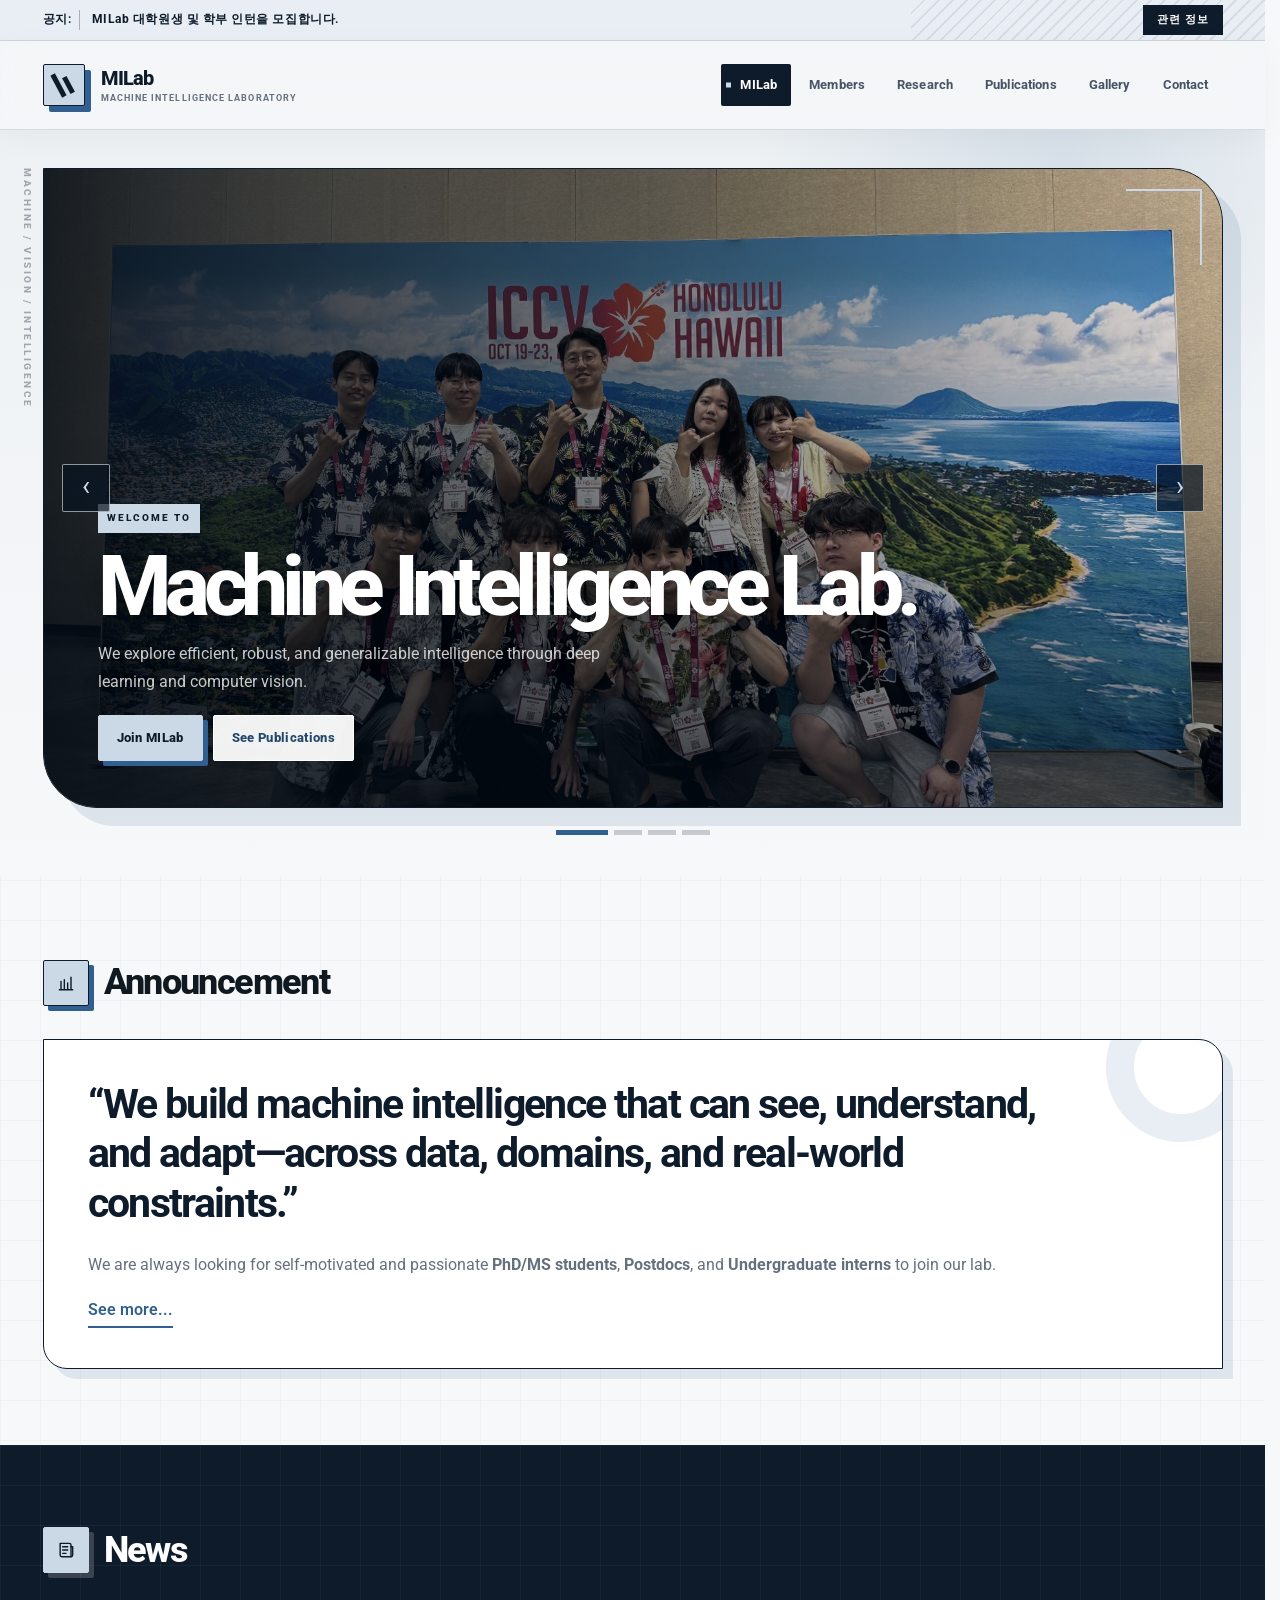
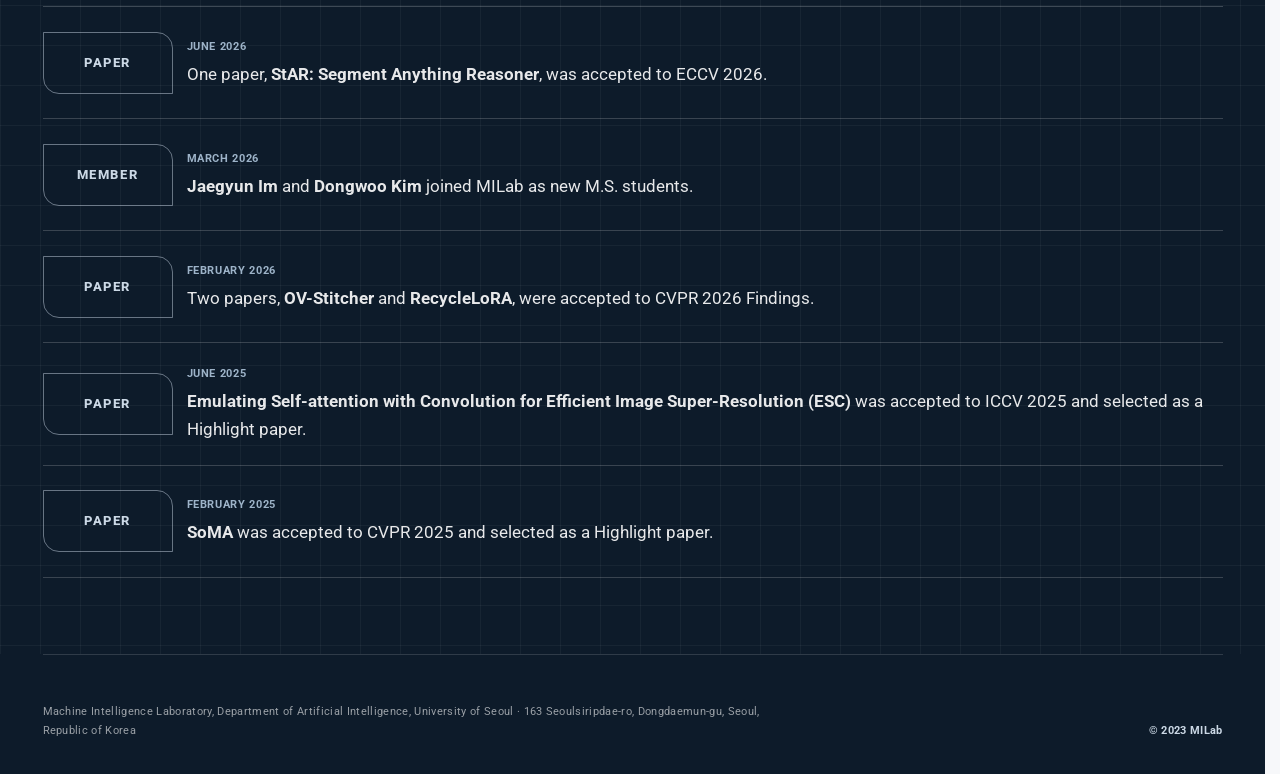
==== commit 9a540746: "Update footer copyright year to 2023" ====
--- a/index.html
+++ b/index.html
@@ -153,7 +153,7 @@
     <footer class="site-footer">
       <div class="wrap footer__inner">
         <p>Machine Intelligence Laboratory, Department of Artificial Intelligence, University of Seoul · 163 Seoulsiripdae-ro, Dongdaemun-gu, Seoul, Republic of Korea</p>
-        <p>© <span id="year"></span> MILab</p>
+        <p>© </span> 2023 MILab</p>
       </div>
     </footer>
   </body>
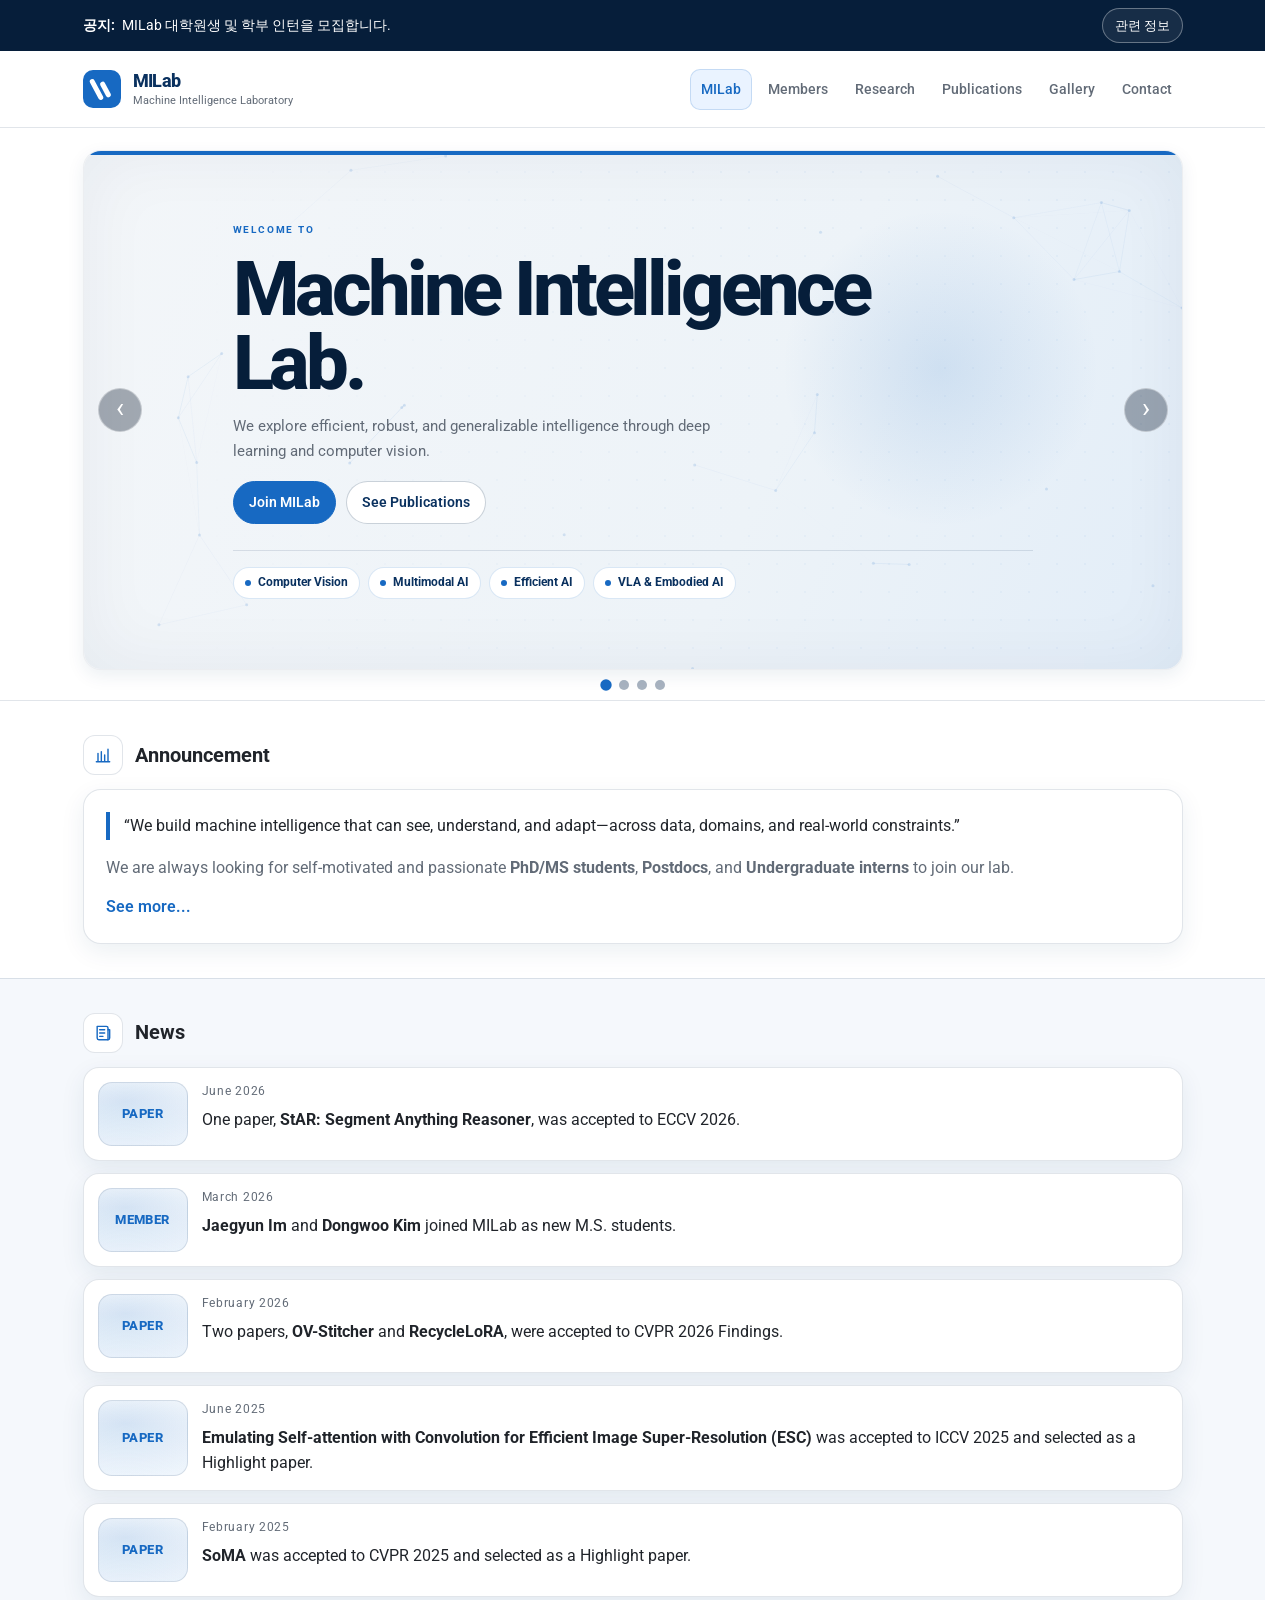
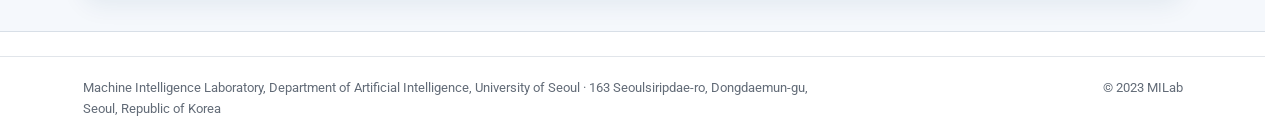
==== commit 4352cff4: "Update site design, research, and gallery" ====
--- a/index.html
+++ b/index.html
@@ -14,7 +14,6 @@
     <link rel="preconnect" href="https://fonts.googleapis.com" />
     <link rel="preconnect" href="https://fonts.gstatic.com" crossorigin />
     <link href="https://fonts.googleapis.com/css2?family=Roboto:wght@300;400;500;700;800&amp;display=swap" rel="stylesheet" />
-    <link rel="preload" href="assets/images/hero-machine-vision.jpg" as="image" type="image/png" />
     <link rel="stylesheet" href="styles.css" />
     <script src="script.js" defer></script>
   </head>
@@ -53,16 +52,21 @@
         <div class="wrap">
           <div class="hero-carousel" data-autoplay="true" data-interval="5500">
             <div class="hero-carousel__viewport" aria-label="MILab research highlights">
-              <article class="hero-carousel__slide is-active">
-                <img class="hero-carousel__img" src="assets/images/hero-machine-vision.jpg" alt="인공지능의 시각 인식 과정을 표현한 그래픽" width="1672" height="941" />
-                <div class="hero-carousel__shade" aria-hidden="true"></div>
-                <div class="hero-carousel__overlay hero-carousel__overlay--minimal">
+              <article class="hero-carousel__slide hero-carousel__slide--identity is-active">
+                <canvas class="hero-identity__network" aria-hidden="true"></canvas>
+                <div class="hero-carousel__overlay hero-carousel__overlay--minimal hero-identity__content">
                   <div class="hero-carousel__kicker">WELCOME TO</div>
-                  <div class="hero-carousel__headline">Machine Intelligence Lab.</div>
+                  <div class="hero-carousel__headline">Machine Intelligence<br />Lab.</div>
                   <div class="hero-carousel__sub">We explore efficient, robust, and generalizable intelligence through deep learning and computer vision.</div>
                   <div class="hero-carousel__actions">
                     <a class="btn primary" href="contact.html">Join MILab</a>
                     <a class="btn" href="publications.html">See Publications</a>
+                  </div>
+                  <div class="hero-identity__fields" aria-label="Research areas">
+                    <span>Computer Vision</span>
+                    <span>Multimodal AI</span>
+                    <span>Efficient AI</span>
+                    <span>VLA &amp; Embodied AI</span>
                   </div>
                 </div>
               </article>
@@ -153,7 +157,7 @@
     <footer class="site-footer">
       <div class="wrap footer__inner">
         <p>Machine Intelligence Laboratory, Department of Artificial Intelligence, University of Seoul · 163 Seoulsiripdae-ro, Dongdaemun-gu, Seoul, Republic of Korea</p>
-        <p>© </span> 2023 MILab</p>
+        <p>© 2023 MILab</p>
       </div>
     </footer>
   </body>
--- a/styles.css
+++ b/styles.css
@@ -1626,6 +1626,11 @@
    MILAB DISTINCTIVE REDESIGN
    Visual language: machine grid / editorial blocks / restrained blue
 ========================================================= */
+/*
+ * The distinctive redesign is retained below for reference, but disabled so
+ * the original rounded blue-and-white design above is used again.
+ */
+@supports (display: milab-distinctive-design) {
 :root {
   --bg: #f7f8fa;
   --alt: #eef1f4;
@@ -3350,3 +3355,252 @@
     width: 104px;
   }
 }
+}
+
+/* Content features added after the original design remain active. */
+.hero-carousel__slide--contain {
+  display: grid;
+  padding: 16px var(--pad-x);
+  align-items: stretch;
+  justify-content: stretch;
+  grid-template-rows: minmax(0, 1fr) auto;
+  grid-template-columns: minmax(0, 1fr);
+  gap: 12px;
+}
+
+.hero-carousel__slide--contain .hero-carousel__overlay {
+  position: static;
+  width: 100%;
+}
+
+.hero-carousel__paper-canvas {
+  position: relative;
+  z-index: 1;
+  display: flex;
+  width: min(100%, 1060px);
+  height: auto;
+  min-height: 0;
+  padding: clamp(14px, 2vw, 26px);
+  align-items: center;
+  align-self: stretch;
+  justify-content: center;
+  justify-self: center;
+  overflow: hidden;
+  border: 1px solid var(--line);
+  border-radius: 16px;
+  background: white;
+  box-shadow: var(--shadow);
+}
+
+.hero-carousel__paper-title--stacked {
+  display: flex;
+  min-height: 0;
+  flex-direction: column;
+  align-items: flex-start;
+  justify-content: center;
+  gap: 4px;
+}
+
+@media (max-width: 720px) {
+  .hero-carousel__slide--contain .hero-carousel__overlay {
+    flex-direction: column;
+    align-items: stretch;
+    gap: 8px;
+  }
+
+  .hero-carousel__slide--contain .hero-carousel__learn-more {
+    justify-content: center;
+  }
+}
+
+/* Simplified identity slide: typography, whitespace, and one brand line only. */
+.hero-carousel__slide--identity {
+  display: flex;
+  padding: 44px clamp(68px, 8vw, 96px);
+  align-items: center;
+  justify-content: center;
+  overflow: hidden;
+  isolation: isolate;
+  background:
+    radial-gradient(circle 220px at var(--network-x, 78%) var(--network-y, 42%), rgba(23, 105, 194, 0.13), transparent 72%),
+    linear-gradient(112deg, #f3f6f9 0%, #edf3f8 62%, #e2edf8 100%);
+  box-shadow: inset 0 0 70px rgba(13, 45, 81, 0.055);
+}
+
+.hero-carousel__slide--identity::before {
+  position: absolute;
+  z-index: 3;
+  top: 0;
+  right: 0;
+  bottom: auto;
+  left: 0;
+  width: 100%;
+  height: 4px;
+  background: var(--blue);
+  content: "";
+  pointer-events: none;
+}
+
+.hero-carousel__slide--identity::after {
+  position: absolute;
+  z-index: 0;
+  inset: 0;
+  display: block;
+  background-image: radial-gradient(circle, rgba(23, 105, 194, 0.22) 0.8px, transparent 0.9px);
+  background-position: 7px 7px;
+  background-size: 28px 28px;
+  content: "";
+  opacity: 0.16;
+  pointer-events: none;
+  -webkit-mask-image: linear-gradient(90deg, transparent 6%, black 54%, black 100%);
+  mask-image: linear-gradient(90deg, transparent 6%, black 54%, black 100%);
+}
+
+.hero-identity__network {
+  position: absolute;
+  z-index: 1;
+  inset: 0;
+  width: 100%;
+  height: 100%;
+  opacity: 0.72;
+  pointer-events: none;
+}
+
+.hero-carousel__slide--identity .hero-identity__content {
+  position: relative;
+  z-index: 2;
+  inset: auto;
+  width: min(100%, 800px);
+  max-width: 800px;
+  align-items: flex-start;
+  justify-content: center;
+  gap: 13px;
+}
+
+.hero-carousel__slide--identity .hero-carousel__kicker {
+  padding: 0;
+  color: var(--blue);
+  font-size: 10px;
+  letter-spacing: 0.18em;
+}
+
+.hero-carousel__slide--identity .hero-carousel__headline {
+  color: var(--blue-deep);
+  font-size: clamp(54px, 6vw, 76px);
+  letter-spacing: -0.055em;
+  line-height: 0.98;
+  text-shadow: none;
+}
+
+.hero-carousel__slide--identity .hero-carousel__sub {
+  max-width: 62ch;
+  color: var(--muted);
+  font-size: 15px;
+  line-height: 1.7;
+  text-shadow: none;
+}
+
+.hero-carousel__slide--identity .hero-carousel__actions {
+  margin-top: 3px;
+}
+
+.hero-carousel__slide--identity .hero-carousel__actions .btn:not(.primary) {
+  border-color: var(--line-strong);
+  background: white;
+  color: var(--blue-dark);
+}
+
+.hero-carousel__slide--identity .hero-identity__fields {
+  display: flex;
+  width: 100%;
+  max-width: 100%;
+  margin-top: 13px;
+  padding-top: 16px;
+  flex-wrap: wrap;
+  gap: 8px;
+  border-top: 1px solid var(--line);
+}
+
+.hero-identity__fields span {
+  display: inline-flex;
+  min-height: 30px;
+  padding: 5px 11px;
+  align-items: center;
+  border: 1px solid rgba(23, 105, 194, 0.16);
+  border-radius: 999px;
+  background: white;
+  color: var(--blue-dark);
+  font-size: 12px;
+  font-weight: 700;
+}
+
+.hero-identity__fields span::before {
+  width: 6px;
+  height: 6px;
+  margin-right: 7px;
+  border-radius: 50%;
+  background: var(--blue);
+  content: "";
+}
+
+.hero-carousel__slide--identity ~ .hero-carousel__btn {
+  border-color: rgba(255, 255, 255, 0.38);
+  background: rgba(3, 20, 39, 0.34);
+  color: white;
+}
+
+@media (max-width: 720px) {
+  .hero-carousel__slide--identity {
+    padding: 30px 66px;
+  }
+
+  .hero-carousel__slide--identity .hero-identity__content {
+    width: 100%;
+  }
+
+  .hero-carousel__slide--identity .hero-carousel__headline {
+    font-size: clamp(38px, 11vw, 48px);
+  }
+
+  .hero-carousel__slide--identity .hero-carousel__sub {
+    max-width: 30ch;
+    font-size: 13px;
+  }
+
+  .hero-carousel__slide--identity .hero-identity__fields {
+    max-width: 100%;
+    margin-top: 7px;
+    padding-top: 12px;
+  }
+
+  .hero-identity__fields span {
+    min-height: 28px;
+    padding: 4px 9px;
+    font-size: 10px;
+  }
+
+  .hero-identity__network {
+    opacity: 0.38;
+  }
+}
+
+@media (max-width: 420px) {
+  .hero-carousel__slide--identity {
+    padding-right: 62px;
+    padding-left: 62px;
+  }
+
+  .hero-carousel__slide--identity .hero-carousel__headline {
+    font-size: 38px;
+  }
+
+  .hero-carousel__slide--identity .hero-carousel__actions {
+    gap: 7px;
+  }
+
+  .hero-carousel__slide--identity .hero-carousel__actions .btn {
+    padding-right: 11px;
+    padding-left: 11px;
+    font-size: 12px;
+  }
+}
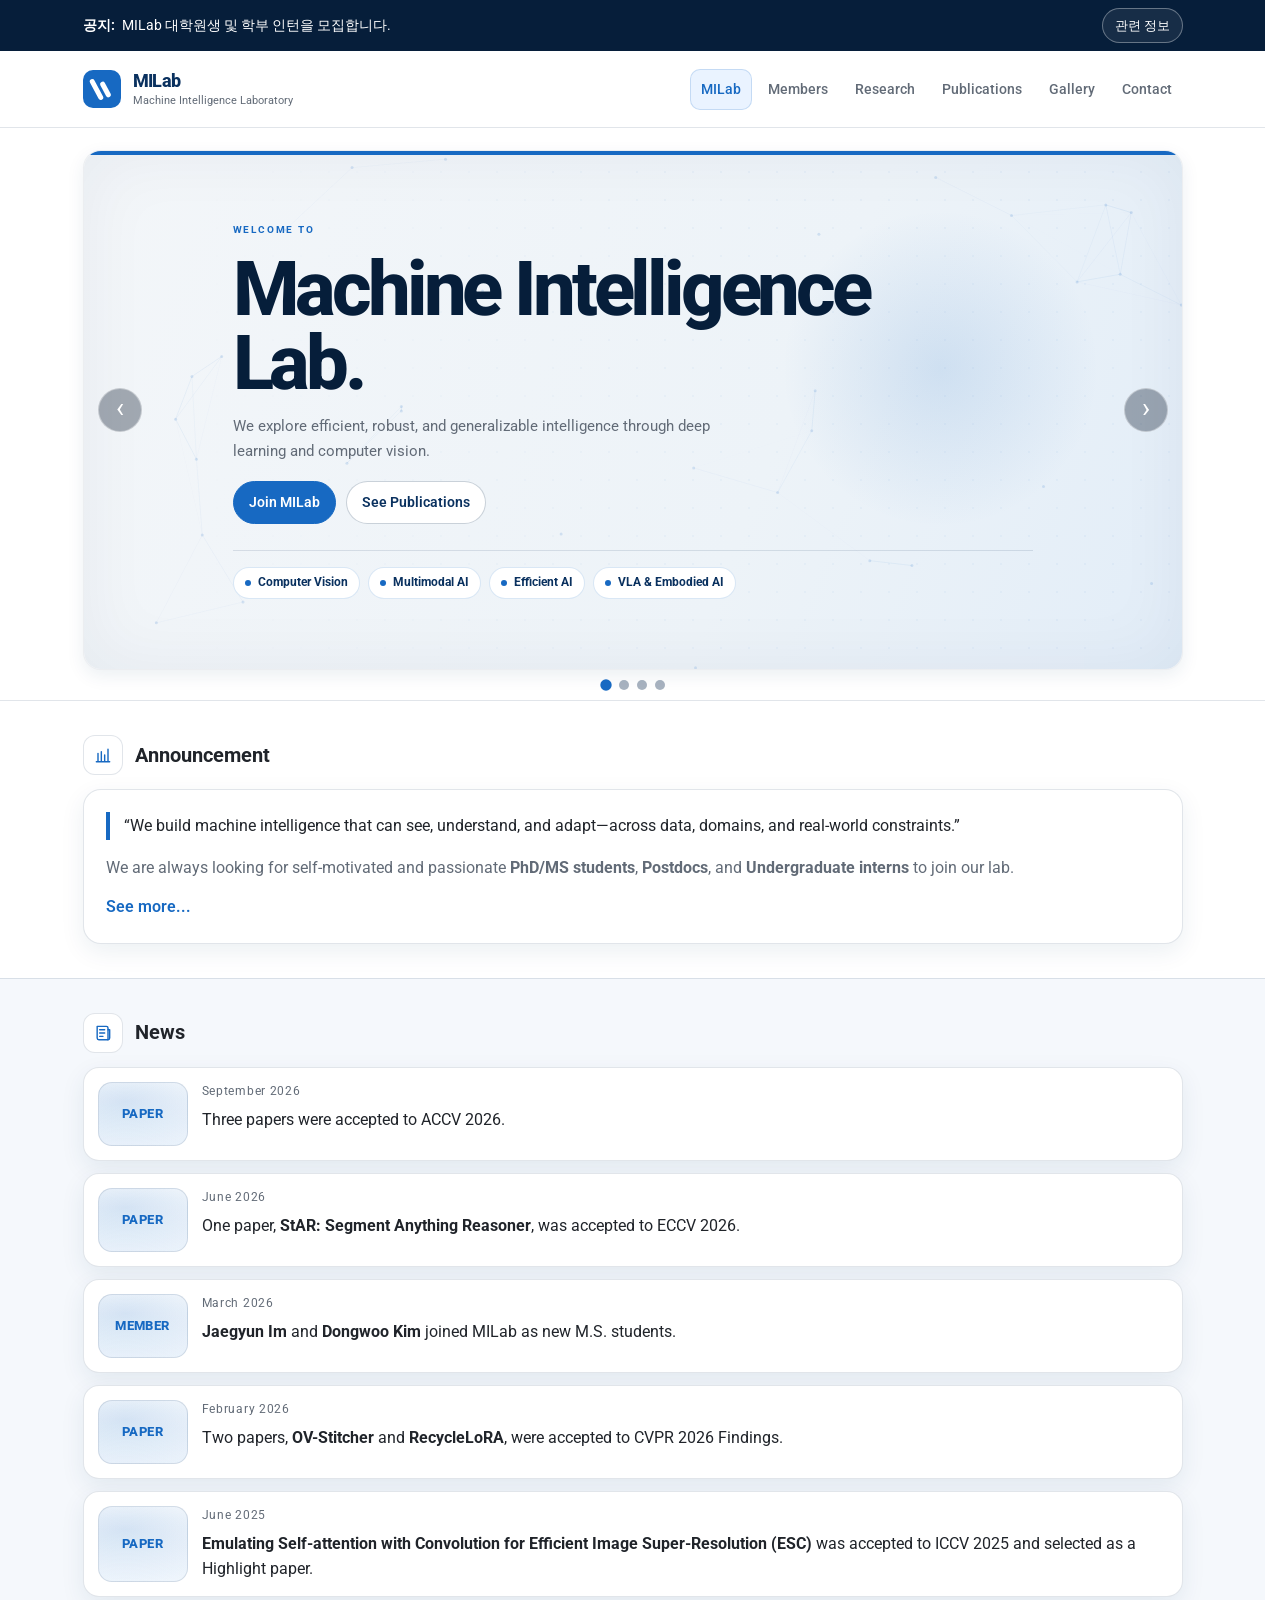
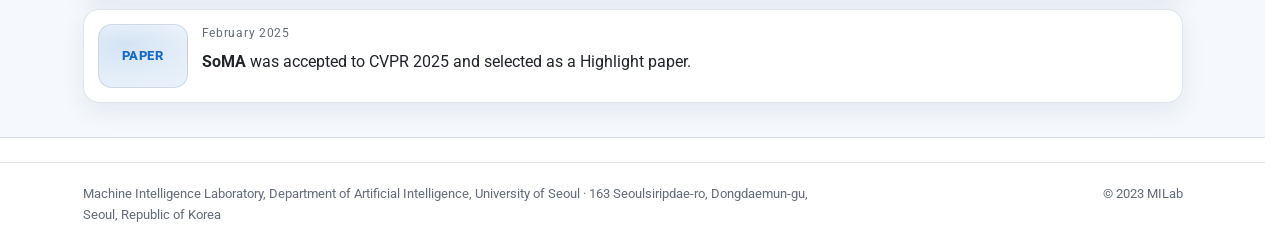
==== commit 0a28b3c0: "Add news articles to index.html" ====
--- a/index.html
+++ b/index.html
@@ -144,6 +144,7 @@
             <h2 class="section__title">News</h2>
           </div>
           <div class="news">
+            <article class="news-item"><div class="news-thumb">PAPER</div><div><div class="news-date">September 2026</div><div class="news-text">Three papers were accepted to ACCV 2026.</div></div></article>
             <article class="news-item"><div class="news-thumb">PAPER</div><div><div class="news-date">June 2026</div><div class="news-text">One paper, <b>StAR: Segment Anything Reasoner</b>, was accepted to ECCV 2026.</div></div></article>
             <article class="news-item"><div class="news-thumb">MEMBER</div><div><div class="news-date">March 2026</div><div class="news-text"><b>Jaegyun Im</b> and <b>Dongwoo Kim</b> joined MILab as new M.S. students.</div></div></article>
             <article class="news-item"><div class="news-thumb">PAPER</div><div><div class="news-date">February 2026</div><div class="news-text">Two papers, <b>OV-Stitcher</b> and <b>RecycleLoRA</b>, were accepted to CVPR 2026 Findings.</div></div></article>
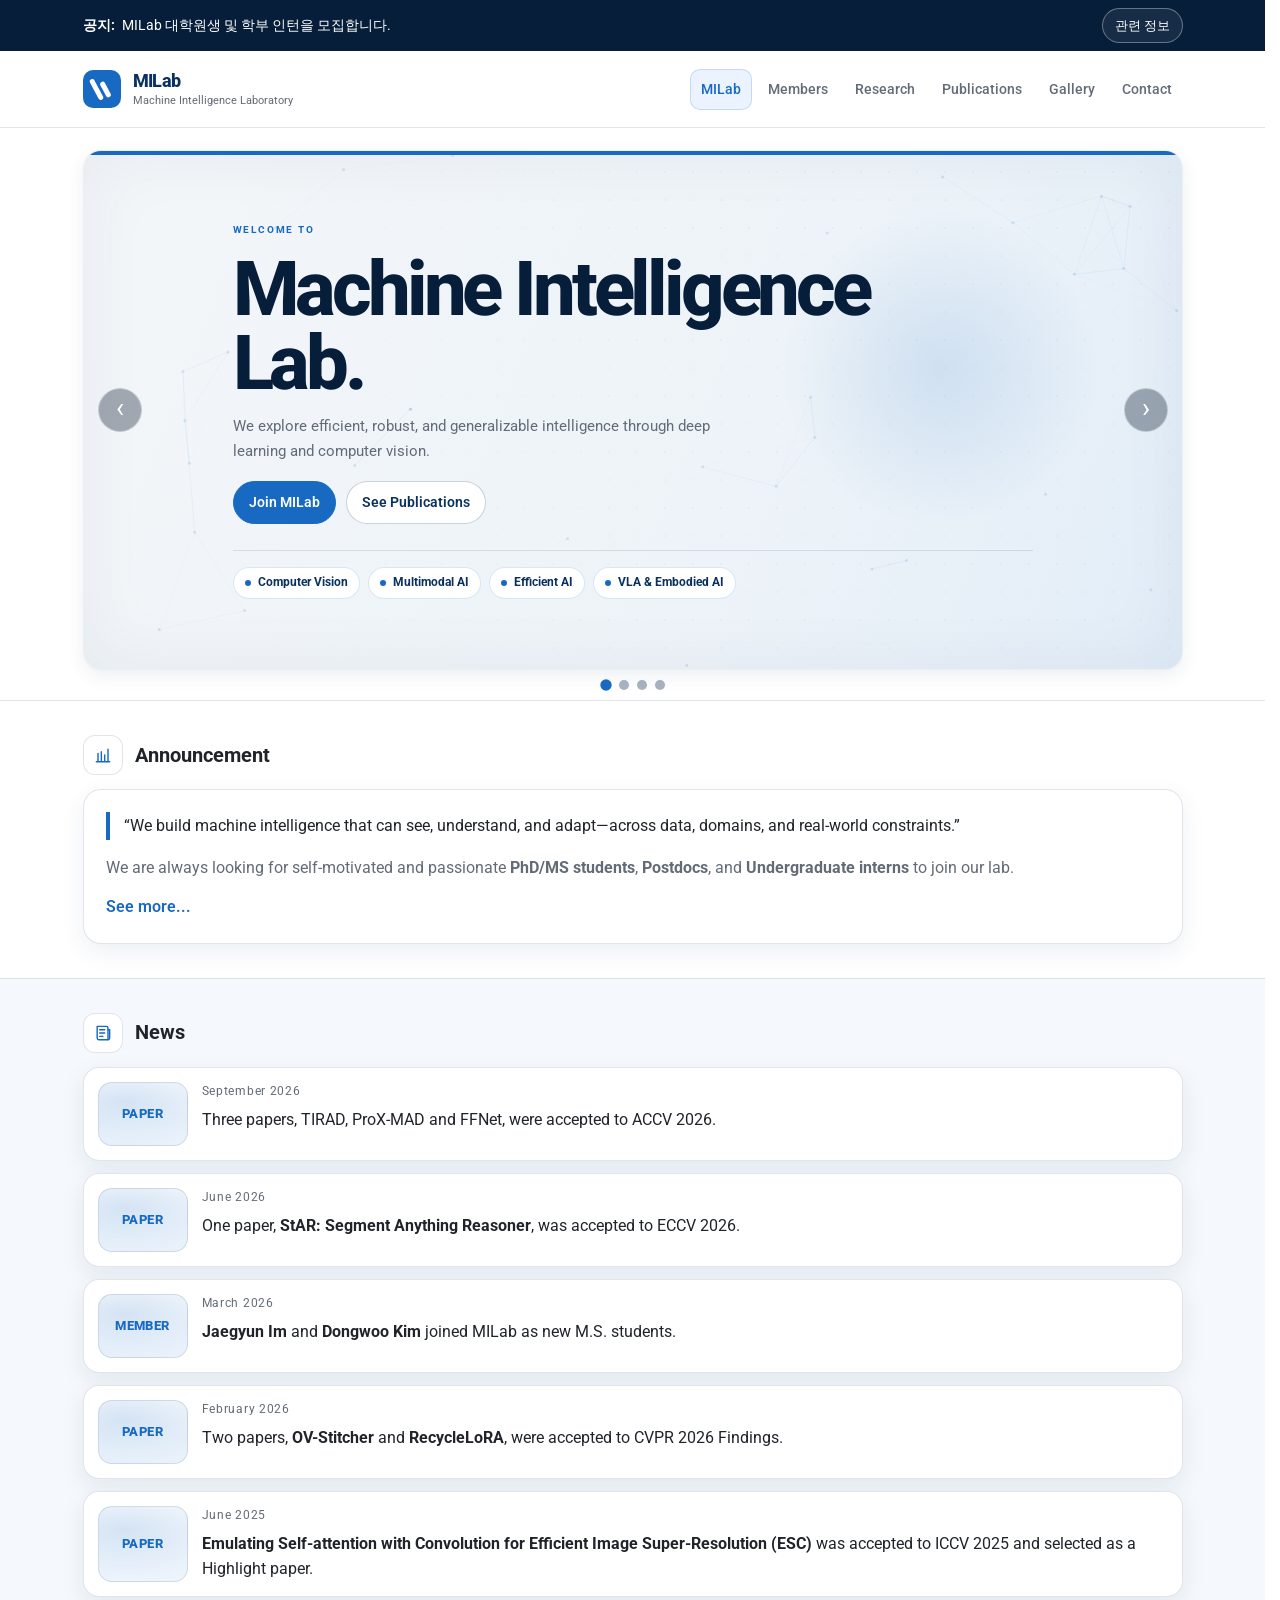
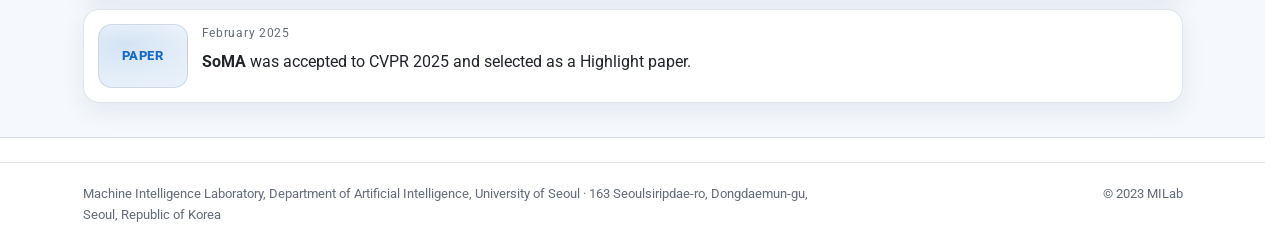
==== commit 8d873004: "Update index.html" ====
--- a/index.html
+++ b/index.html
@@ -144,7 +144,7 @@
             <h2 class="section__title">News</h2>
           </div>
           <div class="news">
-            <article class="news-item"><div class="news-thumb">PAPER</div><div><div class="news-date">September 2026</div><div class="news-text">Three papers were accepted to ACCV 2026.</div></div></article>
+            <article class="news-item"><div class="news-thumb">PAPER</div><div><div class="news-date">September 2026</div><div class="news-text">Three papers, TIRAD, ProX-MAD and FFNet, were accepted to ACCV 2026.</div></div></article>
             <article class="news-item"><div class="news-thumb">PAPER</div><div><div class="news-date">June 2026</div><div class="news-text">One paper, <b>StAR: Segment Anything Reasoner</b>, was accepted to ECCV 2026.</div></div></article>
             <article class="news-item"><div class="news-thumb">MEMBER</div><div><div class="news-date">March 2026</div><div class="news-text"><b>Jaegyun Im</b> and <b>Dongwoo Kim</b> joined MILab as new M.S. students.</div></div></article>
             <article class="news-item"><div class="news-thumb">PAPER</div><div><div class="news-date">February 2026</div><div class="news-text">Two papers, <b>OV-Stitcher</b> and <b>RecycleLoRA</b>, were accepted to CVPR 2026 Findings.</div></div></article>
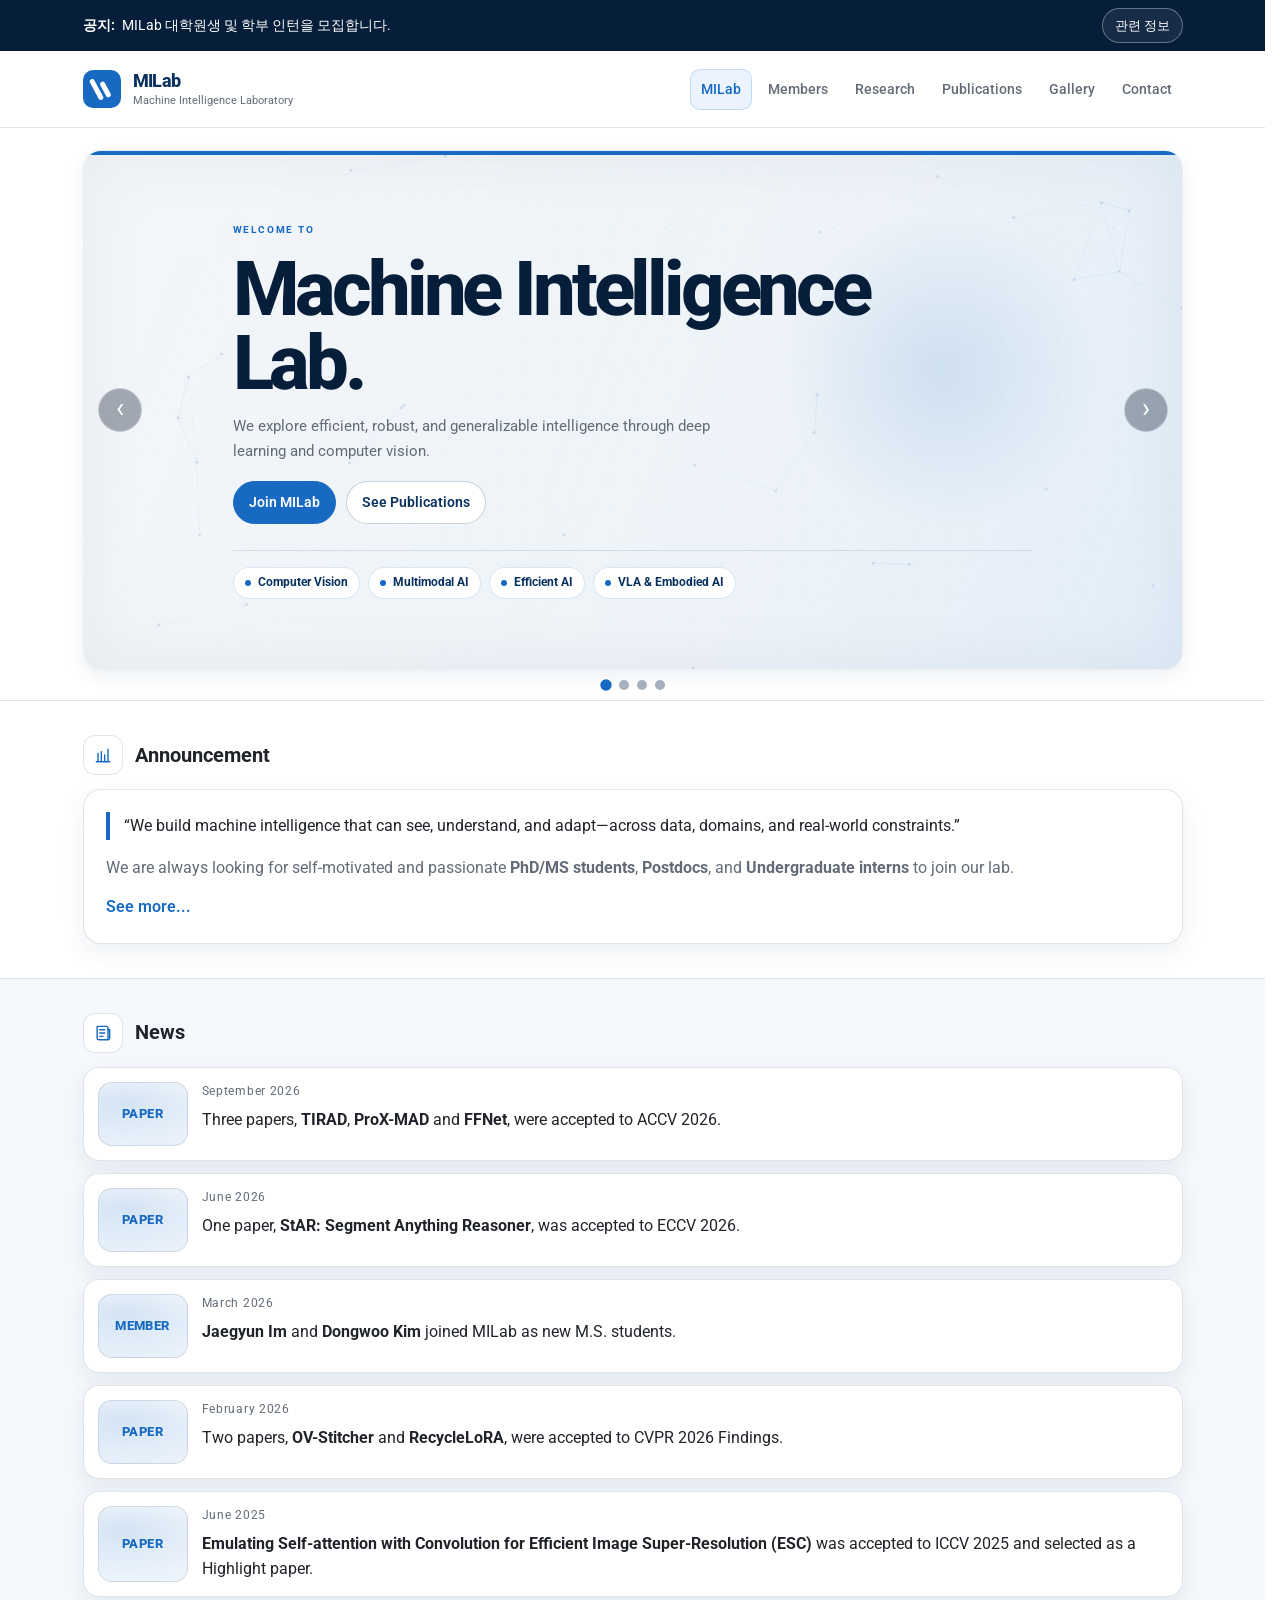
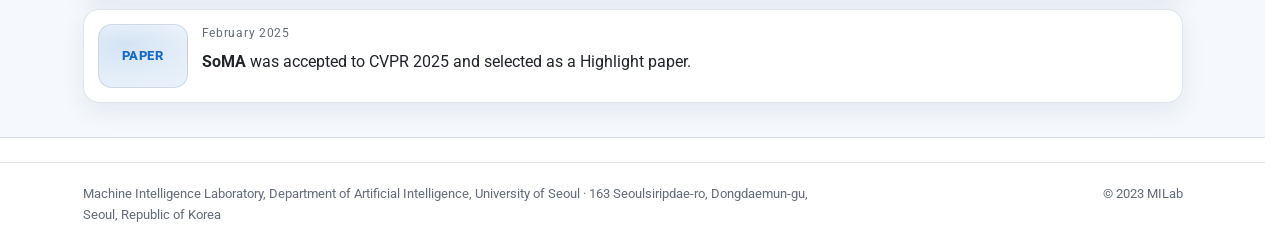
==== commit 7370a451: "Update index.html" ====
--- a/index.html
+++ b/index.html
@@ -144,7 +144,7 @@
             <h2 class="section__title">News</h2>
           </div>
           <div class="news">
-            <article class="news-item"><div class="news-thumb">PAPER</div><div><div class="news-date">September 2026</div><div class="news-text">Three papers, TIRAD, ProX-MAD and FFNet, were accepted to ACCV 2026.</div></div></article>
+            <article class="news-item"><div class="news-thumb">PAPER</div><div><div class="news-date">September 2026</div><div class="news-text">Three papers, <b>TIRAD</b>, <b>ProX-MAD</b> and <b>FFNet</b>, were accepted to ACCV 2026.</div></div></article>
             <article class="news-item"><div class="news-thumb">PAPER</div><div><div class="news-date">June 2026</div><div class="news-text">One paper, <b>StAR: Segment Anything Reasoner</b>, was accepted to ECCV 2026.</div></div></article>
             <article class="news-item"><div class="news-thumb">MEMBER</div><div><div class="news-date">March 2026</div><div class="news-text"><b>Jaegyun Im</b> and <b>Dongwoo Kim</b> joined MILab as new M.S. students.</div></div></article>
             <article class="news-item"><div class="news-thumb">PAPER</div><div><div class="news-date">February 2026</div><div class="news-text">Two papers, <b>OV-Stitcher</b> and <b>RecycleLoRA</b>, were accepted to CVPR 2026 Findings.</div></div></article>
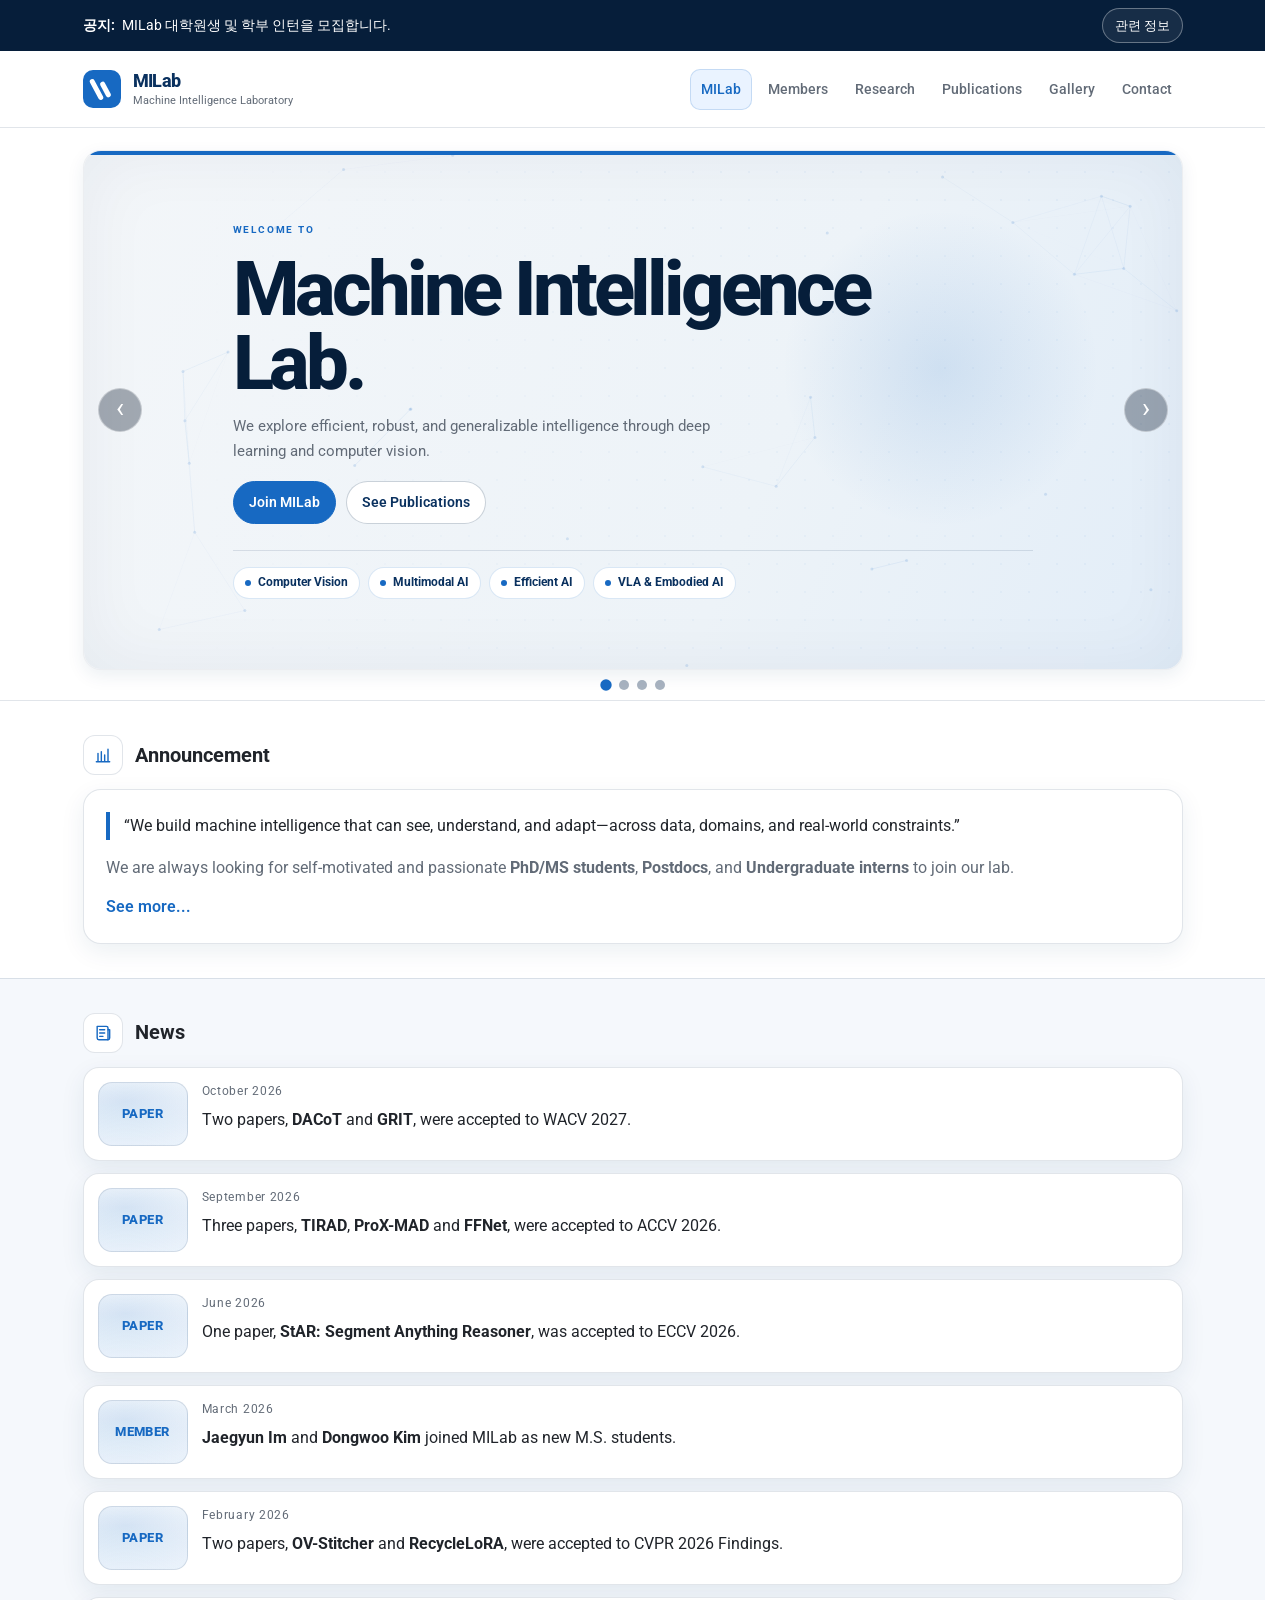
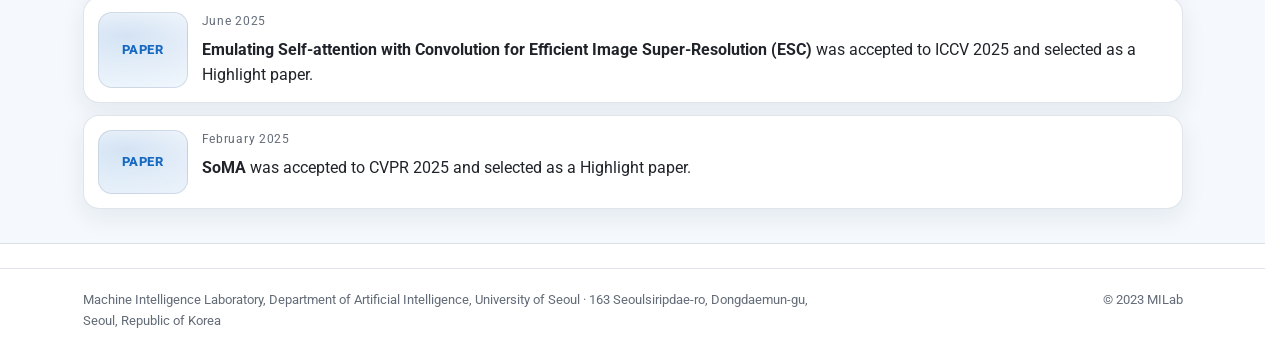
==== commit b7b6df9d: "Update index.html" ====
--- a/index.html
+++ b/index.html
@@ -144,6 +144,7 @@
             <h2 class="section__title">News</h2>
           </div>
           <div class="news">
+            <article class="news-item"><div class="news-thumb">PAPER</div><div><div class="news-date">October 2026</div><div class="news-text">Two papers, <b>DACoT</b> and <b>GRIT</b>, were accepted to WACV 2027.</div></div></article>
             <article class="news-item"><div class="news-thumb">PAPER</div><div><div class="news-date">September 2026</div><div class="news-text">Three papers, <b>TIRAD</b>, <b>ProX-MAD</b> and <b>FFNet</b>, were accepted to ACCV 2026.</div></div></article>
             <article class="news-item"><div class="news-thumb">PAPER</div><div><div class="news-date">June 2026</div><div class="news-text">One paper, <b>StAR: Segment Anything Reasoner</b>, was accepted to ECCV 2026.</div></div></article>
             <article class="news-item"><div class="news-thumb">MEMBER</div><div><div class="news-date">March 2026</div><div class="news-text"><b>Jaegyun Im</b> and <b>Dongwoo Kim</b> joined MILab as new M.S. students.</div></div></article>
